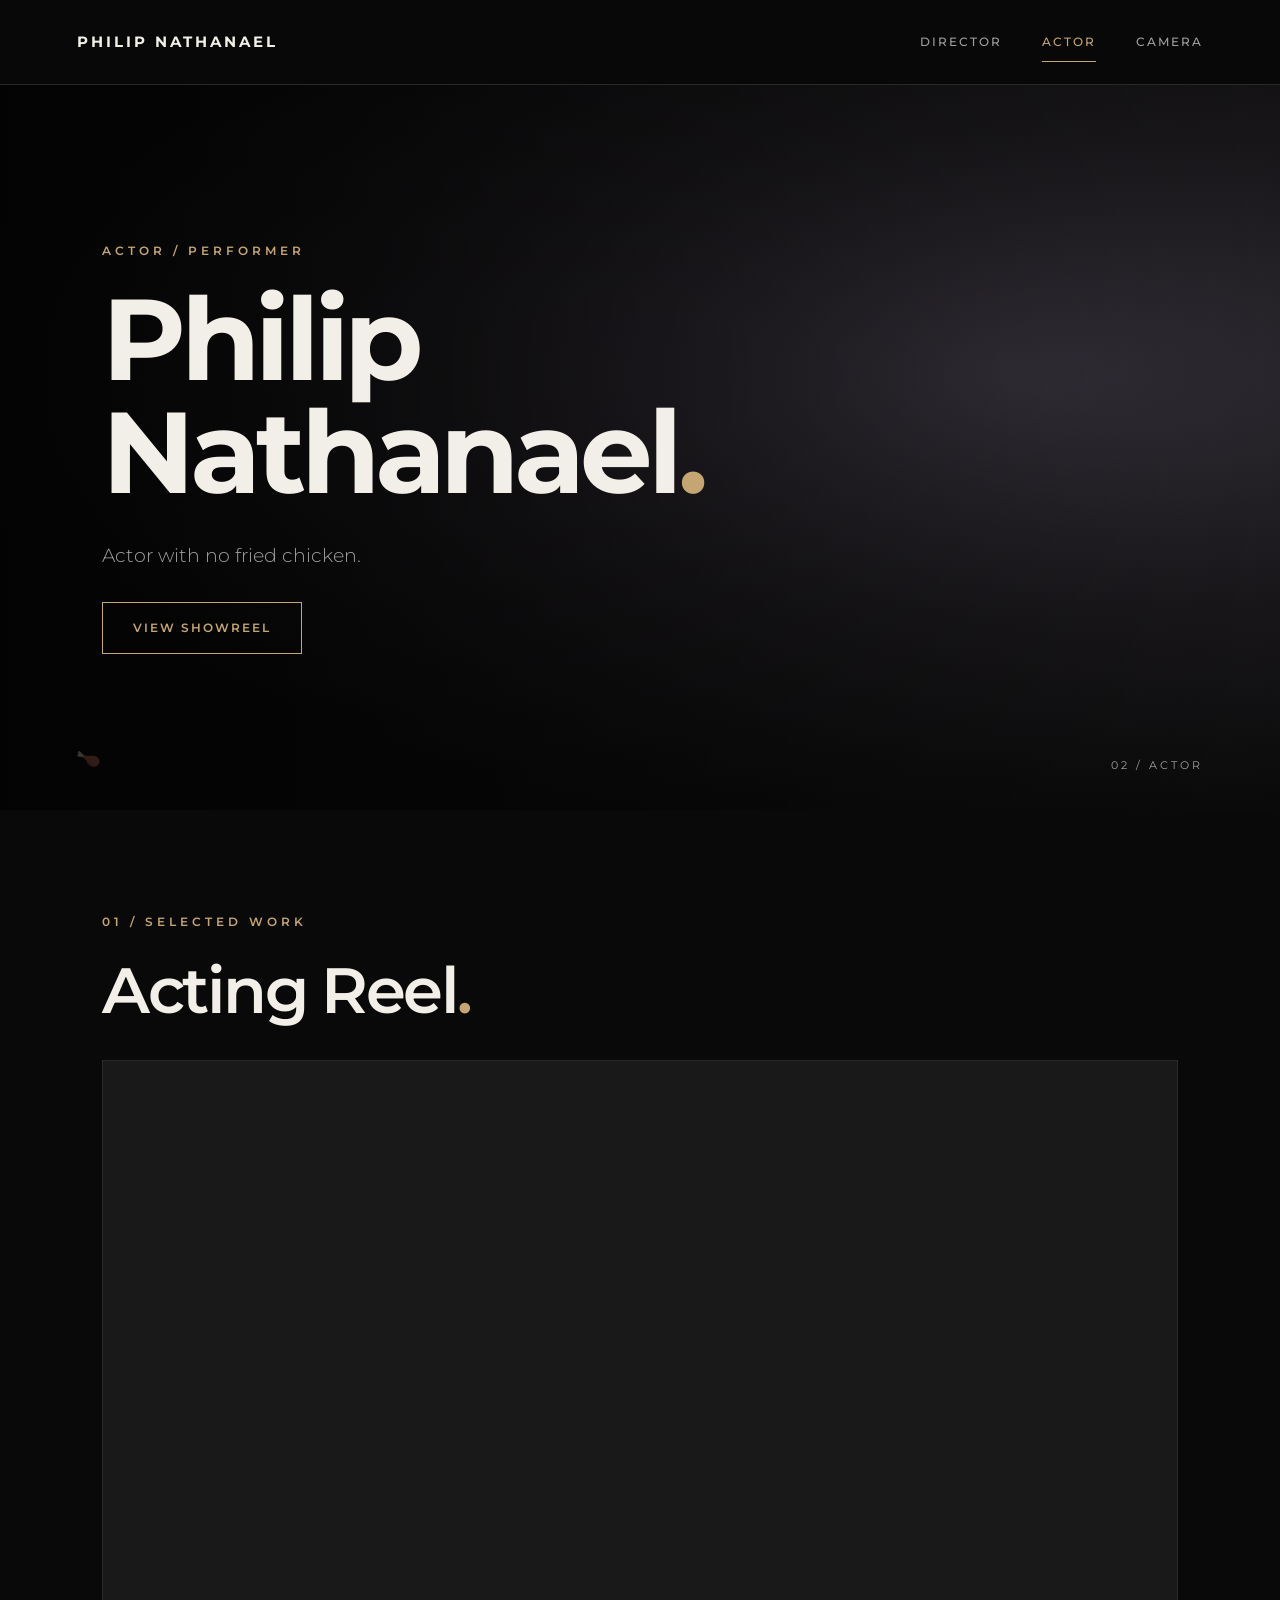
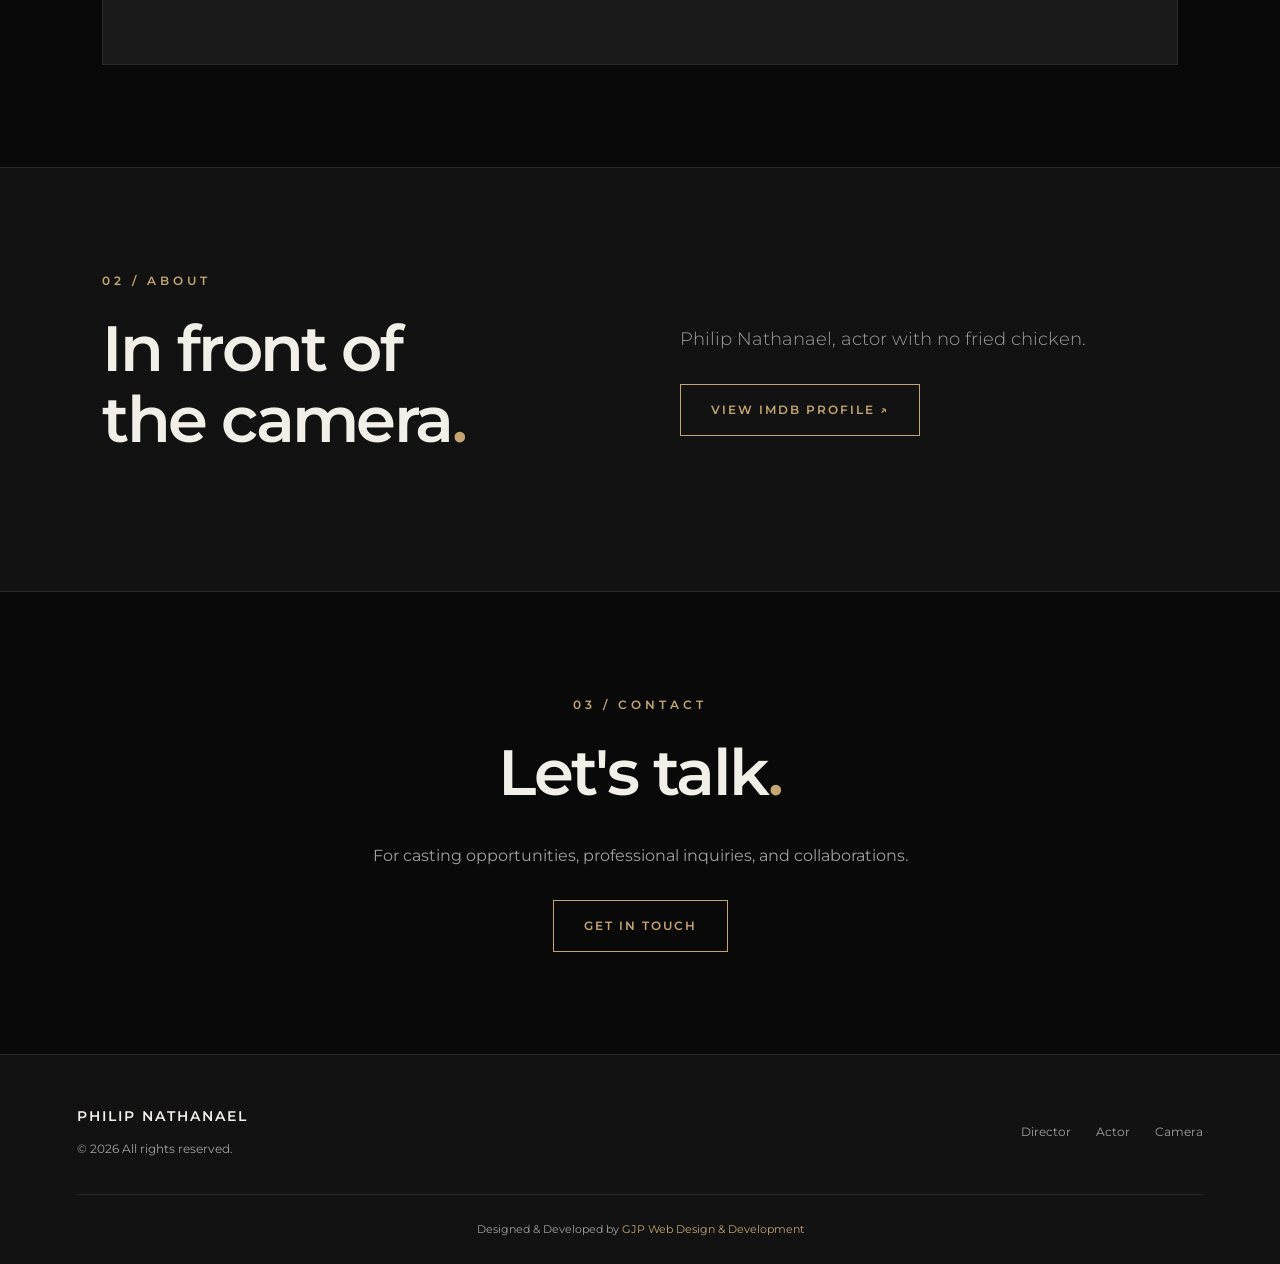
==== actor.html @ 2cd47aee "Build actor and camera portfolio pages with shared styling" ====
<!DOCTYPE html>
<html lang="en">

<head>
    <meta charset="UTF-8">
    <meta name="viewport" content="width=device-width, initial-scale=1.0">

    <title>Philip Nathanael | Actor</title>

    <meta name="description"
        content="Explore Philip Nathanael's acting portfolio, professional credits, and performance reel.">

    <link rel="stylesheet" href="css/style.css">

    <link rel="preconnect" href="https://fonts.googleapis.com">
    <link rel="preconnect" href="https://fonts.gstatic.com" crossorigin>

    <link href="https://fonts.googleapis.com/css2?family=Montserrat:wght@300;400;500;600;700;800&display=swap"
        rel="stylesheet">

</head>

<body>

    <!-- HEADER -->

    <header class="site-header">

        <a href="index.html" class="brand">
            PHILIP NATHANAEL
        </a>

        <button class="menu-toggle" aria-label="Toggle navigation" aria-controls="main-navigation"
            aria-expanded="false">
            <span></span>
            <span></span>
            <span></span>
        </button>

        <nav class="site-nav" id="main-navigation">

            <a href="index.html">Director</a>

            <a href="actor.html" class="active" aria-current="page">Actor</a>

            <a href="camera.html">Camera</a>

        </nav>

    </header>

    <main>

        <!-- HERO -->

        <section class="hero actor-hero">

            <div class="hero-overlay"></div>

            <div class="hero-content">

                <p class="eyebrow">Actor / Performer</p>

                <h1>Philip<br>Nathanael<span>.</span></h1>

                <p class="hero-description">
                    Actor with no fried chicken.
                </p>

                <a href="#showreel" class="button">
                    View Showreel
                </a>

            </div>

            <div class="hero-index">
                02 / ACTOR
            </div>

            <!-- The Fried Chicken Incident -->
            <span class="chicken-easter-egg" title="The best damn fried chicken this side of the Mississippi."
                aria-hidden="true">🍗</span>

        </section>

        <!-- ACTING REEL -->

        <section class="section reel-section" id="showreel">

            <div class="container">

                <p class="eyebrow">01 / Selected Work</p>

                <h2>Acting Reel<span>.</span></h2>

                <div class="video-container">

                    <iframe src="https://www.youtube-nocookie.com/embed/guNySJABleo"
                        title="Philip Nathanael Acting Reel" loading="lazy"
                        allow="accelerometer; autoplay; clipboard-write; encrypted-media; gyroscope; picture-in-picture; web-share"
                        allowfullscreen>
                    </iframe>

                </div>

            </div>

        </section>

        <!-- ABOUT -->

        <section class="section about-section">

            <div class="container about-grid">

                <div>

                    <p class="eyebrow">02 / About</p>

                    <h2>In front of<br>the camera<span>.</span></h2>

                </div>

                <div class="about-content">

                    <!-- Acting biography pending client submission -->

                    <p>
                        Philip Nathanael, actor with no fried chicken.
                    </p>

                    <a href="https://www.imdb.com/name/nm2859904/" target="_blank" rel="noopener noreferrer"
                        class="button">
                        View IMDb Profile &#8599;
                    </a>

                </div>

            </div>

        </section>

        <!-- CONTACT -->

        <section class="section contact-section">

            <div class="container">

                <p class="eyebrow">03 / Contact</p>

                <h2>Let's talk<span>.</span></h2>

                <p>
                    For casting opportunities, professional inquiries,
                    and collaborations.
                </p>

                <a href="tel:+13236955225" class="button">
                    Get in Touch
                </a>

            </div>

        </section>

    </main>

    <!-- FOOTER -->

    <footer class="site-footer">

        <div class="footer-content">

            <div>

                <p class="footer-brand">PHILIP NATHANAEL</p>

                <p>&copy; <span id="year">2026</span> All rights reserved.</p>

            </div>

            <div class="footer-links">

                <a href="index.html">Director</a>

                <a href="actor.html">Actor</a>

                <a href="camera.html">Camera</a>

            </div>

        </div>

        <div class="footer-credit">

            Designed &amp; Developed by

            <a href="https://gabrieljperez.com" target="_blank" rel="noopener noreferrer">
                GJP Web Design &amp; Development
            </a>

        </div>

    </footer>

    <script src="js/main.js"></script>

</body>

</html>
---- css/style.css ----
/* ========================================
   PHILIP NATHANAEL
   Global Stylesheet
   GJP Web Design & Development
======================================== */

:root {
    --black: #090909;
    --charcoal: #121212;
    --surface: #191919;
    --gold: #c5a572;
    --white: #f2efe9;
    --gray: #a0a0a0;
    --border: #292929;

    --font: 'Montserrat', sans-serif;
    --max-width: 1600px;
    --header-height: 85px;
}

/* RESET */

* {
    margin: 0;
    padding: 0;
    box-sizing: border-box;
}

html {
    scroll-behavior: smooth;
    scroll-padding-top: 110px;
}

body {
    background: var(--black);
    color: var(--white);
    font-family: var(--font);
    line-height: 1.7;
}

a {
    color: inherit;
    text-decoration: none;
}

button {
    font: inherit;
}

img {
    display: block;
    max-width: 100%;
}

::selection {
    background: var(--gold);
    color: var(--black);
}

a:focus-visible,
button:focus-visible {
    outline: 2px solid var(--gold);
    outline-offset: 6px;
}

/* HEADER */

.site-header {
    position: sticky;
    top: 0;
    z-index: 100;
    min-height: var(--header-height);
    padding: 20px 6%;
    display: flex;
    justify-content: space-between;
    align-items: center;
    background: rgba(9, 9, 9, 0.96);
    backdrop-filter: blur(15px);
    border-bottom: 1px solid var(--border);
}

.brand {
    font-size: 0.95rem;
    font-weight: 700;
    letter-spacing: 3px;
}

.site-nav {
    display: flex;
    align-items: center;
    gap: 40px;
}

.site-nav a {
    position: relative;
    font-size: 0.75rem;
    font-weight: 500;
    letter-spacing: 2px;
    text-transform: uppercase;
    color: var(--gray);
    transition: color 0.3s ease;
}

.site-nav a:hover,
.site-nav a.active {
    color: var(--gold);
}

.site-nav a.active::after {
    content: '';
    position: absolute;
    bottom: -10px;
    left: 0;
    width: 100%;
    height: 1px;
    background: var(--gold);
}

.menu-toggle {
    display: none;
    background: none;
    border: none;
    cursor: pointer;
}

/* HERO */

.hero {
    position: relative;
    min-height: calc(90svh - var(--header-height));
    display: flex;
    align-items: center;
    overflow: hidden;
    padding: 100px 8%;
    background:
        radial-gradient(
            ellipse at 80% 40%,
            #30302c 0%,
            #151515 40%,
            #090909 75%
        );
}

.hero-overlay {
    position: absolute;
    inset: 0;
    background: linear-gradient(
        90deg,
        rgba(0, 0, 0, 0.65),
        transparent
    );
}

.hero-content {
    position: relative;
    z-index: 2;
    width: 100%;
    max-width: var(--max-width);
    margin: 0 auto;
}

.eyebrow {
    color: var(--gold);
    font-size: 0.75rem;
    font-weight: 600;
    letter-spacing: 4px;
    text-transform: uppercase;
    margin-bottom: 22px;
}

.hero h1 {
    font-size: clamp(3rem, 9vw, 9rem);
    line-height: 0.98;
    font-weight: 700;
    letter-spacing: -0.045em;
}

.hero h1 span,
.section h2 span {
    color: var(--gold);
}

.hero-description {
    margin: 30px 0;
    font-size: clamp(1rem, 1.5vw, 1.4rem);
    font-weight: 300;
    color: var(--gray);
}

.hero-index {
    position: absolute;
    bottom: 35px;
    right: 6%;
    color: var(--gray);
    letter-spacing: 3px;
    font-size: 0.7rem;
}

/* BUTTONS */

.button {
    display: inline-flex;
    justify-content: center;
    align-items: center;
    padding: 15px 30px;
    border: 1px solid var(--gold);
    color: var(--gold);
    font-size: 0.75rem;
    font-weight: 600;
    text-transform: uppercase;
    letter-spacing: 2px;
    transition: background 0.3s ease, color 0.3s ease;
}

.button:hover {
    background: var(--gold);
    color: var(--black);
}

/* GLOBAL SECTIONS */

.section {
    padding: clamp(65px, 8vw, 140px) 8%;
}

.container {
    max-width: var(--max-width);
    margin: 0 auto;
}

.section h2 {
    font-size: clamp(2.4rem, 5vw, 5rem);
    font-weight: 600;
    line-height: 1.1;
    letter-spacing: -0.04em;
    margin-bottom: 35px;
}

/* SHOWREEL */

.reel-section {
    background: var(--black);
}

.video-container {
    width: 100%;
    aspect-ratio: 16 / 9;
    background: var(--surface);
    border: 1px solid var(--border);
    overflow: hidden;
}

.video-container iframe {
    display: block;
    width: 100%;
    height: 100%;
    border: none;
}

/* ABOUT */

.about-section {
    background: var(--charcoal);
    border-top: 1px solid var(--border);
    border-bottom: 1px solid var(--border);
}

.about-grid {
    display: grid;
    grid-template-columns: 1fr 1fr;
    gap: 80px;
    align-items: center;
}

.about-content p {
    color: var(--gray);
    font-size: 1.1rem;
    font-weight: 300;
    margin-bottom: 30px;
}

/* CONTACT */

.contact-section {
    text-align: center;
}

.contact-section p:not(.eyebrow) {
    color: var(--gray);
    margin-bottom: 30px;
}

/* FOOTER */

.site-footer {
    padding: 50px 6% 25px;
    background: var(--charcoal);
    border-top: 1px solid var(--border);
}

.footer-content {
    max-width: var(--max-width);
    margin: 0 auto;
    display: flex;
    justify-content: space-between;
    align-items: center;
    gap: 30px;
}

.footer-brand {
    color: var(--white);
    font-weight: 600;
    letter-spacing: 2px;
    font-size: 0.85rem;
    margin-bottom: 10px;
}

.site-footer p:not(.footer-brand) {
    color: var(--gray);
    font-size: 0.75rem;
}

.footer-links {
    display: flex;
    gap: 25px;
}

.footer-links a {
    color: var(--gray);
    font-size: 0.75rem;
}

.site-footer a:hover {
    color: var(--gold);
}

.footer-credit {
    max-width: var(--max-width);
    margin: 35px auto 0;
    padding-top: 25px;
    border-top: 1px solid var(--border);
    text-align: center;
    color: var(--gray);
    font-size: 0.7rem;
}

.footer-credit a {
    color: var(--gold);
}

/* MOBILE */

@media (max-width: 768px) {

    :root {
        --header-height: 70px;
    }

    .brand {
        font-size: 0.75rem;
        letter-spacing: 2px;
    }

    .menu-toggle {
        display: flex;
        flex-direction: column;
        gap: 5px;
        padding: 10px;
    }

    .menu-toggle span {
        display: block;
        width: 24px;
        height: 2px;
        background: var(--white);
    }

    .site-nav {
        display: none;
        position: absolute;
        top: 100%;
        left: 0;
        width: 100%;
        padding: 35px;
        background: var(--black);
        border-bottom: 1px solid var(--border);
        flex-direction: column;
        gap: 30px;
    }

    .site-nav.open {
        display: flex;
    }

    .hero {
        min-height: 75svh;
        padding: 70px 6%;
    }

    .eyebrow {
        letter-spacing: 2px;
    }

    .section {
        padding: 65px 6%;
    }

    .about-grid {
        grid-template-columns: 1fr;
        gap: 20px;
    }

    .footer-content {
        flex-direction: column;
        text-align: center;
    }

}

/* LARGE DISPLAYS */

@media (min-width: 1920px) {

    .hero {
        min-height: 85svh;
    }

    .site-header {
        padding: 25px 8%;
    }

    .site-nav a {
        font-size: 0.9rem;
    }

}

/* REDUCED MOTION */

@media (prefers-reduced-motion: reduce) {

    html {
        scroll-behavior: auto;
    }

    * {
        transition: none !important;
    }

}


/* ========================================
   ACTOR PAGE
======================================== */

.actor-hero {
    background:
        radial-gradient(
            ellipse at 80% 40%,
            #343039 0%,
            #181619 40%,
            #090909 75%
        );
}


/* ========================================
   THE FRIED CHICKEN INCIDENT
   If you know, you know. 🍗
======================================== */

.actor-hero .chicken-easter-egg {
    position: absolute;
    bottom: 35px;
    left: 6%;
    z-index: 3;

    font-size: 18px;
    opacity: 0.22;
    transform: rotate(-20deg);

    cursor: default;
    user-select: none;

    transition:
        opacity 0.3s ease,
        transform 0.3s ease;
}

.actor-hero .chicken-easter-egg:hover {
    opacity: 1;
    transform: rotate(0deg) scale(1.4);
}

/* ========================================
   CAMERA PAGE
======================================== */

.camera-hero {
    background:
        radial-gradient(
            ellipse at 80% 40%,
            #28363b 0%,
            #151b1e 40%,
            #090909 75%
        );
}

/* EQUIPMENT SECTION */

.equipment-section {
    background: var(--black);
    border-bottom: 1px solid var(--border);
}

.equipment-grid {
    display: grid;
    grid-template-columns: repeat(3, minmax(0, 1fr));
    gap: 25px;
    margin-top: 50px;
}

.equipment-card {
    position: relative;
    padding: 40px 30px;
    background: var(--charcoal);
    border: 1px solid var(--border);
    transition:
        border-color 0.3s ease,
        transform 0.3s ease;
}

.equipment-card:hover {
    border-color: var(--gold);
    transform: translateY(-5px);
}

.equipment-number {
    display: block;
    color: var(--gold);
    font-size: 0.75rem;
    letter-spacing: 3px;
    margin-bottom: 25px;
}

.equipment-card h3 {
    font-size: 1.3rem;
    font-weight: 500;
    margin-bottom: 15px;
}

.equipment-card p {
    color: var(--gray);
    font-size: 0.85rem;
    line-height: 1.8;
}

@media (max-width: 768px) {

    .equipment-grid {
        grid-template-columns: 1fr;
    }

}

@media (prefers-reduced-motion: reduce) {

    .equipment-card:hover {
        transform: none;
    }

}
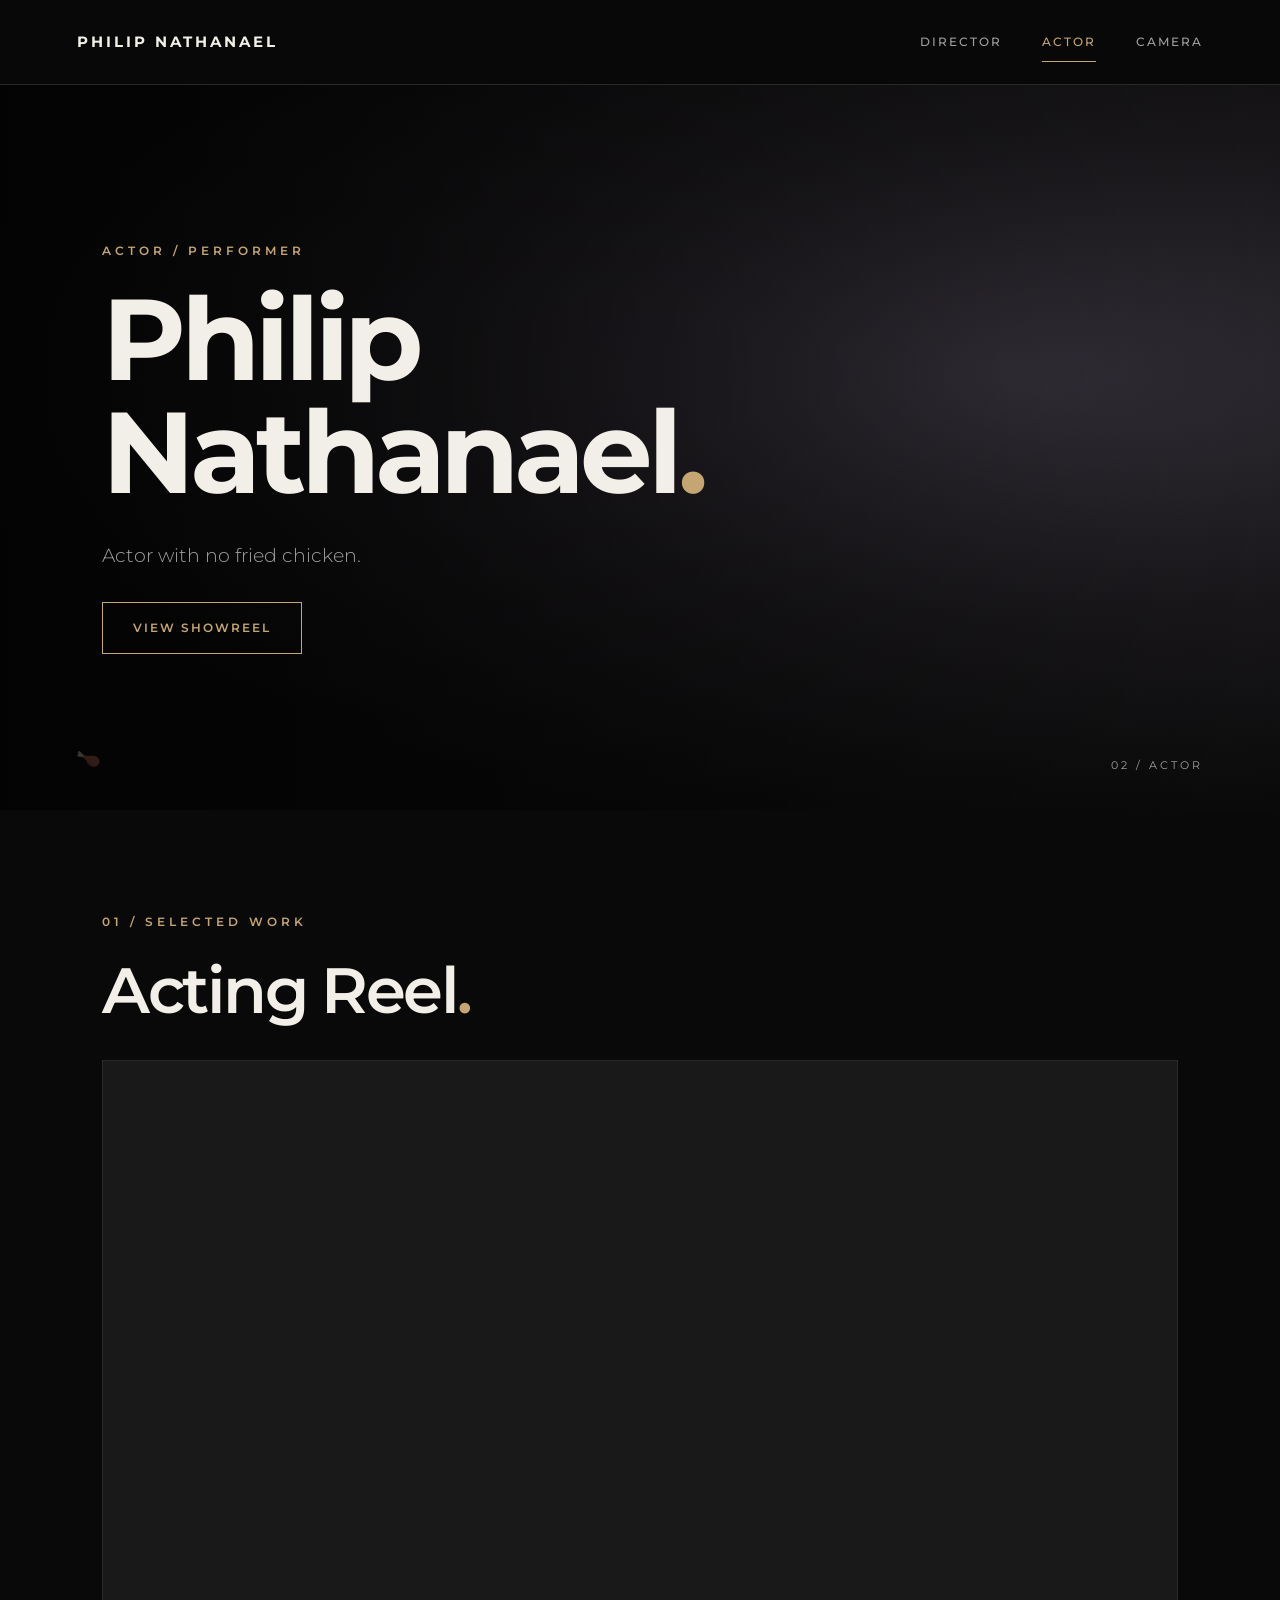
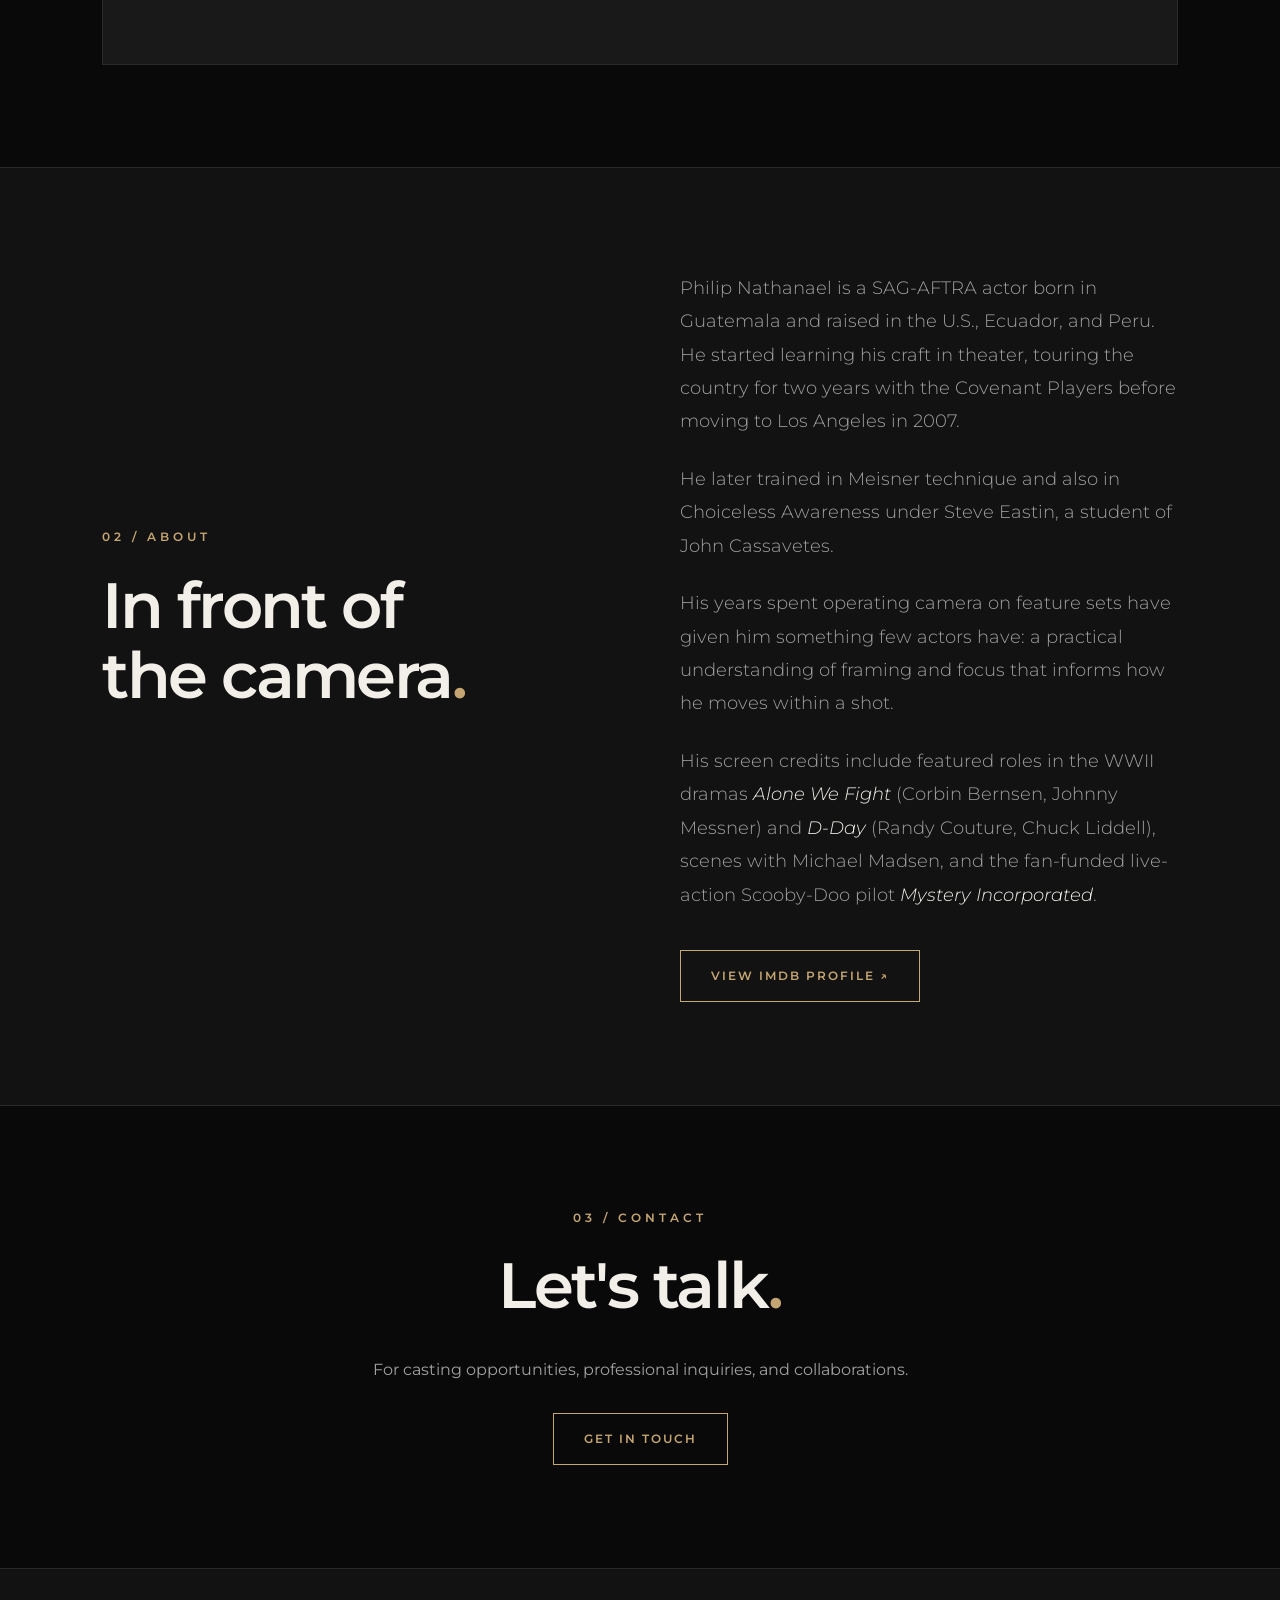
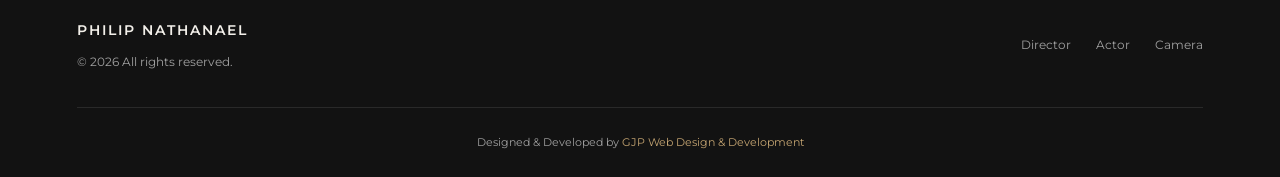
==== commit 95213511: "Add professional biographies and fix about section layouts" ====
--- a/actor.html
+++ b/actor.html
@@ -109,6 +109,9 @@
 
         <!-- ABOUT -->
 
+
+        <!-- ABOUT -->
+
         <section class="section about-section">
 
             <div class="container about-grid">
@@ -123,10 +126,34 @@
 
                 <div class="about-content">
 
-                    <!-- Acting biography pending client submission -->
-
-                    <p>
-                        Philip Nathanael, actor with no fried chicken.
+                    <p>
+                        Philip Nathanael is a SAG-AFTRA actor born in
+                        Guatemala and raised in the U.S., Ecuador, and Peru.
+                        He started learning his craft in theater, touring
+                        the country for two years with the Covenant Players
+                        before moving to Los Angeles in 2007.
+                    </p>
+
+                    <p>
+                        He later trained in Meisner technique and also
+                        in Choiceless Awareness under Steve Eastin,
+                        a student of John Cassavetes.
+                    </p>
+
+                    <p>
+                        His years spent operating camera on feature sets
+                        have given him something few actors have:
+                        a practical understanding of framing and focus
+                        that informs how he moves within a shot.
+                    </p>
+
+                    <p>
+                        His screen credits include featured roles in the
+                        WWII dramas <em>Alone We Fight</em> (Corbin Bernsen,
+                        Johnny Messner) and <em>D-Day</em> (Randy Couture,
+                        Chuck Liddell), scenes with Michael Madsen, and
+                        the fan-funded live-action Scooby-Doo pilot
+                        <em>Mystery Incorporated</em>.
                     </p>
 
                     <a href="https://www.imdb.com/name/nm2859904/" target="_blank" rel="noopener noreferrer"
@@ -140,6 +167,11 @@
 
         </section>
 
+
+
+
+        </section>
+
         <!-- CONTACT -->
 
         <section class="section contact-section">
--- a/css/style.css
+++ b/css/style.css
@@ -572,3 +572,32 @@
     }
 
 }
+
+/* ========================================
+   PROFESSIONAL BIOGRAPHIES
+======================================== */
+
+.about-content {
+    max-width: 750px;
+}
+
+.about-content p {
+    margin-bottom: 24px;
+    line-height: 1.9;
+}
+
+.about-content em {
+    color: var(--white);
+    font-style: italic;
+}
+
+.about-content .button {
+    margin-top: 15px;
+}
+
+@media (max-width: 1100px) {
+    .about-grid {
+        grid-template-columns: 1fr;
+        gap: 35px;
+    }
+}
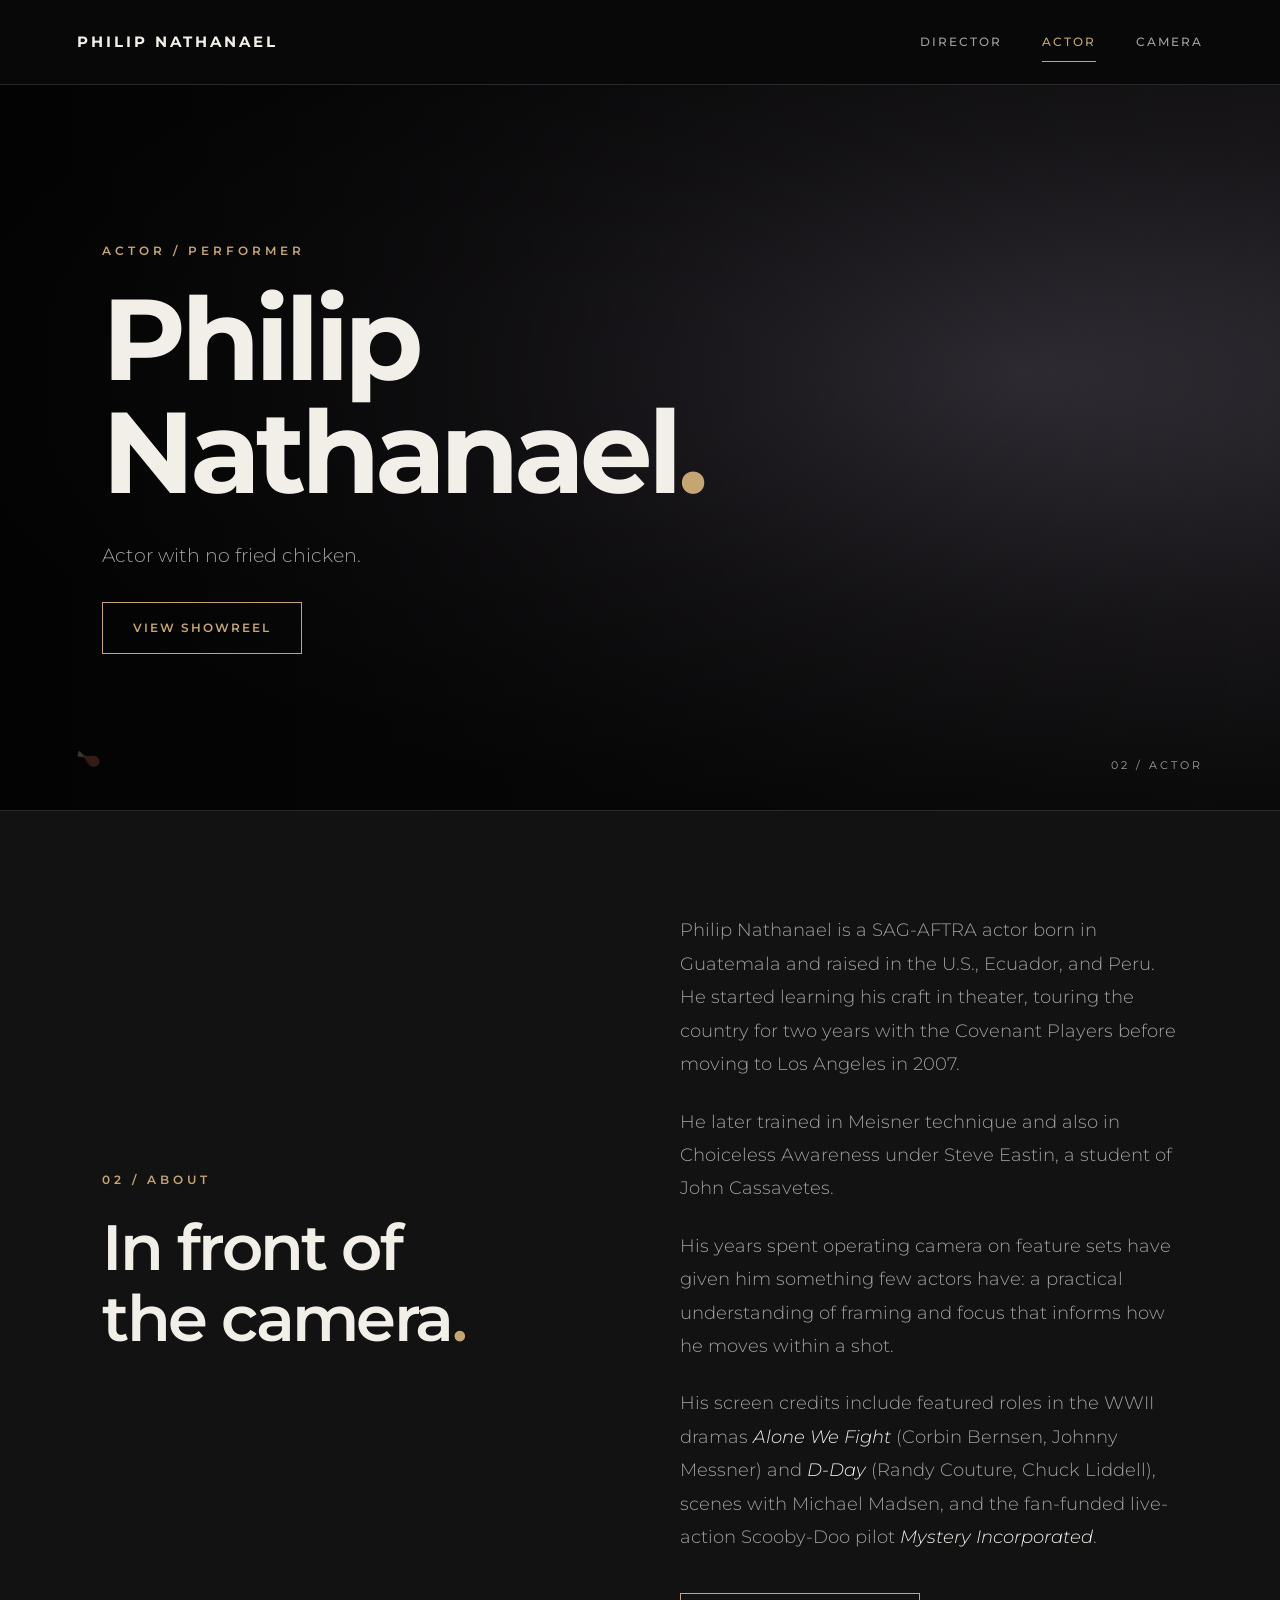
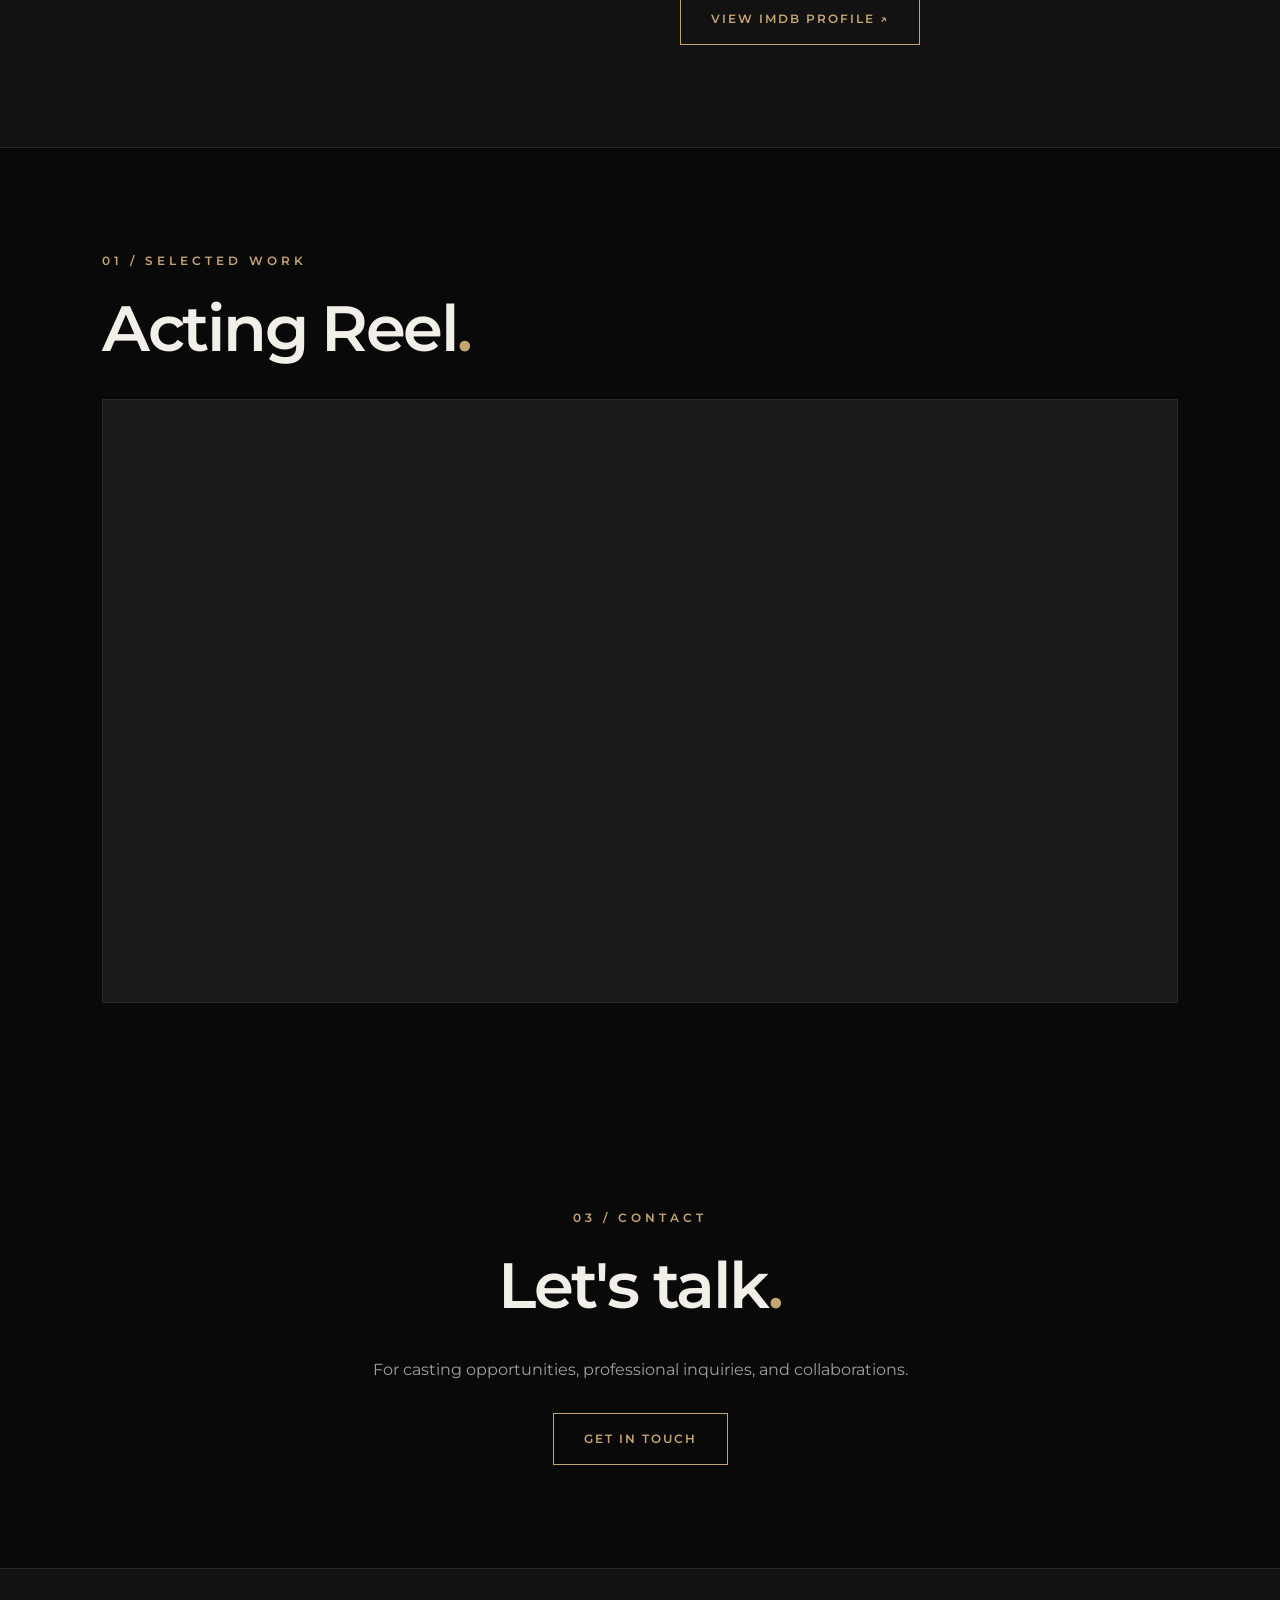
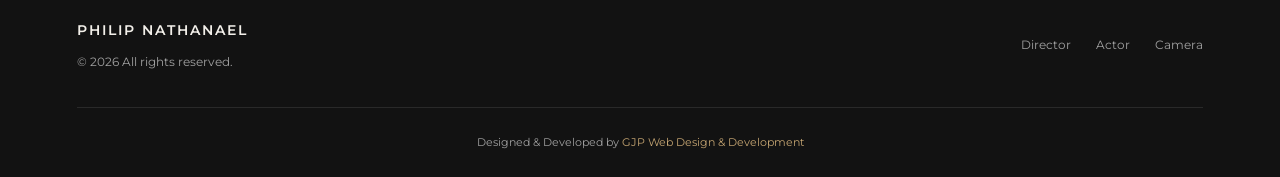
==== commit 824f5096: "Move actor biography above acting reel" ====
--- a/actor.html
+++ b/actor.html
@@ -83,31 +83,7 @@
 
         </section>
 
-        <!-- ACTING REEL -->
-
-        <section class="section reel-section" id="showreel">
-
-            <div class="container">
-
-                <p class="eyebrow">01 / Selected Work</p>
-
-                <h2>Acting Reel<span>.</span></h2>
-
-                <div class="video-container">
-
-                    <iframe src="https://www.youtube-nocookie.com/embed/guNySJABleo"
-                        title="Philip Nathanael Acting Reel" loading="lazy"
-                        allow="accelerometer; autoplay; clipboard-write; encrypted-media; gyroscope; picture-in-picture; web-share"
-                        allowfullscreen>
-                    </iframe>
-
-                </div>
-
-            </div>
-
-        </section>
-
-        <!-- ABOUT -->
+      
 
 
         <!-- ABOUT -->
@@ -167,7 +143,31 @@
 
         </section>
 
-
+  <!-- ACTING REEL -->
+
+        <section class="section reel-section" id="showreel">
+
+            <div class="container">
+
+                <p class="eyebrow">01 / Selected Work</p>
+
+                <h2>Acting Reel<span>.</span></h2>
+
+                <div class="video-container">
+
+                    <iframe src="https://www.youtube-nocookie.com/embed/guNySJABleo"
+                        title="Philip Nathanael Acting Reel" loading="lazy"
+                        allow="accelerometer; autoplay; clipboard-write; encrypted-media; gyroscope; picture-in-picture; web-share"
+                        allowfullscreen>
+                    </iframe>
+
+                </div>
+
+            </div>
+
+        </section>
+
+        <!-- ABOUT -->
 
 
         </section>
--- a/css/style.css
+++ b/css/style.css
@@ -601,3 +601,73 @@
         gap: 35px;
     }
 }
+
+/* DIRECTOR LOGO */
+
+.director-hero .director-logo {
+    position: absolute;
+    top: 50%;
+    right: 7%;
+    transform: translateY(-50%);
+    width: clamp(220px, 30vw, 500px);
+    height: auto;
+    object-fit: contain;
+    z-index: 1;
+    opacity: 0.85;
+    pointer-events: none;
+}
+
+.director-hero .hero-content {
+    z-index: 2;
+}
+
+@media (max-width: 768px) {
+    .director-hero .director-logo {
+        right: -12%;
+        width: 75%;
+        opacity: 0.25;
+    }
+}
+/* Keep hero index above the director logo */
+
+.director-hero .hero-index {
+    z-index: 3;
+}
+
+/* ========================================
+   CAMERA HERO LOGO
+======================================== */
+
+.camera-hero .camera-logo {
+    position: absolute;
+    top: 50%;
+    right: 7%;
+    transform: translateY(-50%);
+
+    width: clamp(180px, 26vw, 420px);
+    max-height: 75%;
+    height: auto;
+    object-fit: contain;
+
+    z-index: 1;
+    opacity: 0.85;
+    pointer-events: none;
+}
+
+.camera-hero .hero-content {
+    z-index: 2;
+}
+
+.camera-hero .hero-index {
+    z-index: 3;
+}
+
+@media (max-width: 768px) {
+
+    .camera-hero .camera-logo {
+        right: -8%;
+        width: 70%;
+        opacity: 0.22;
+    }
+
+}
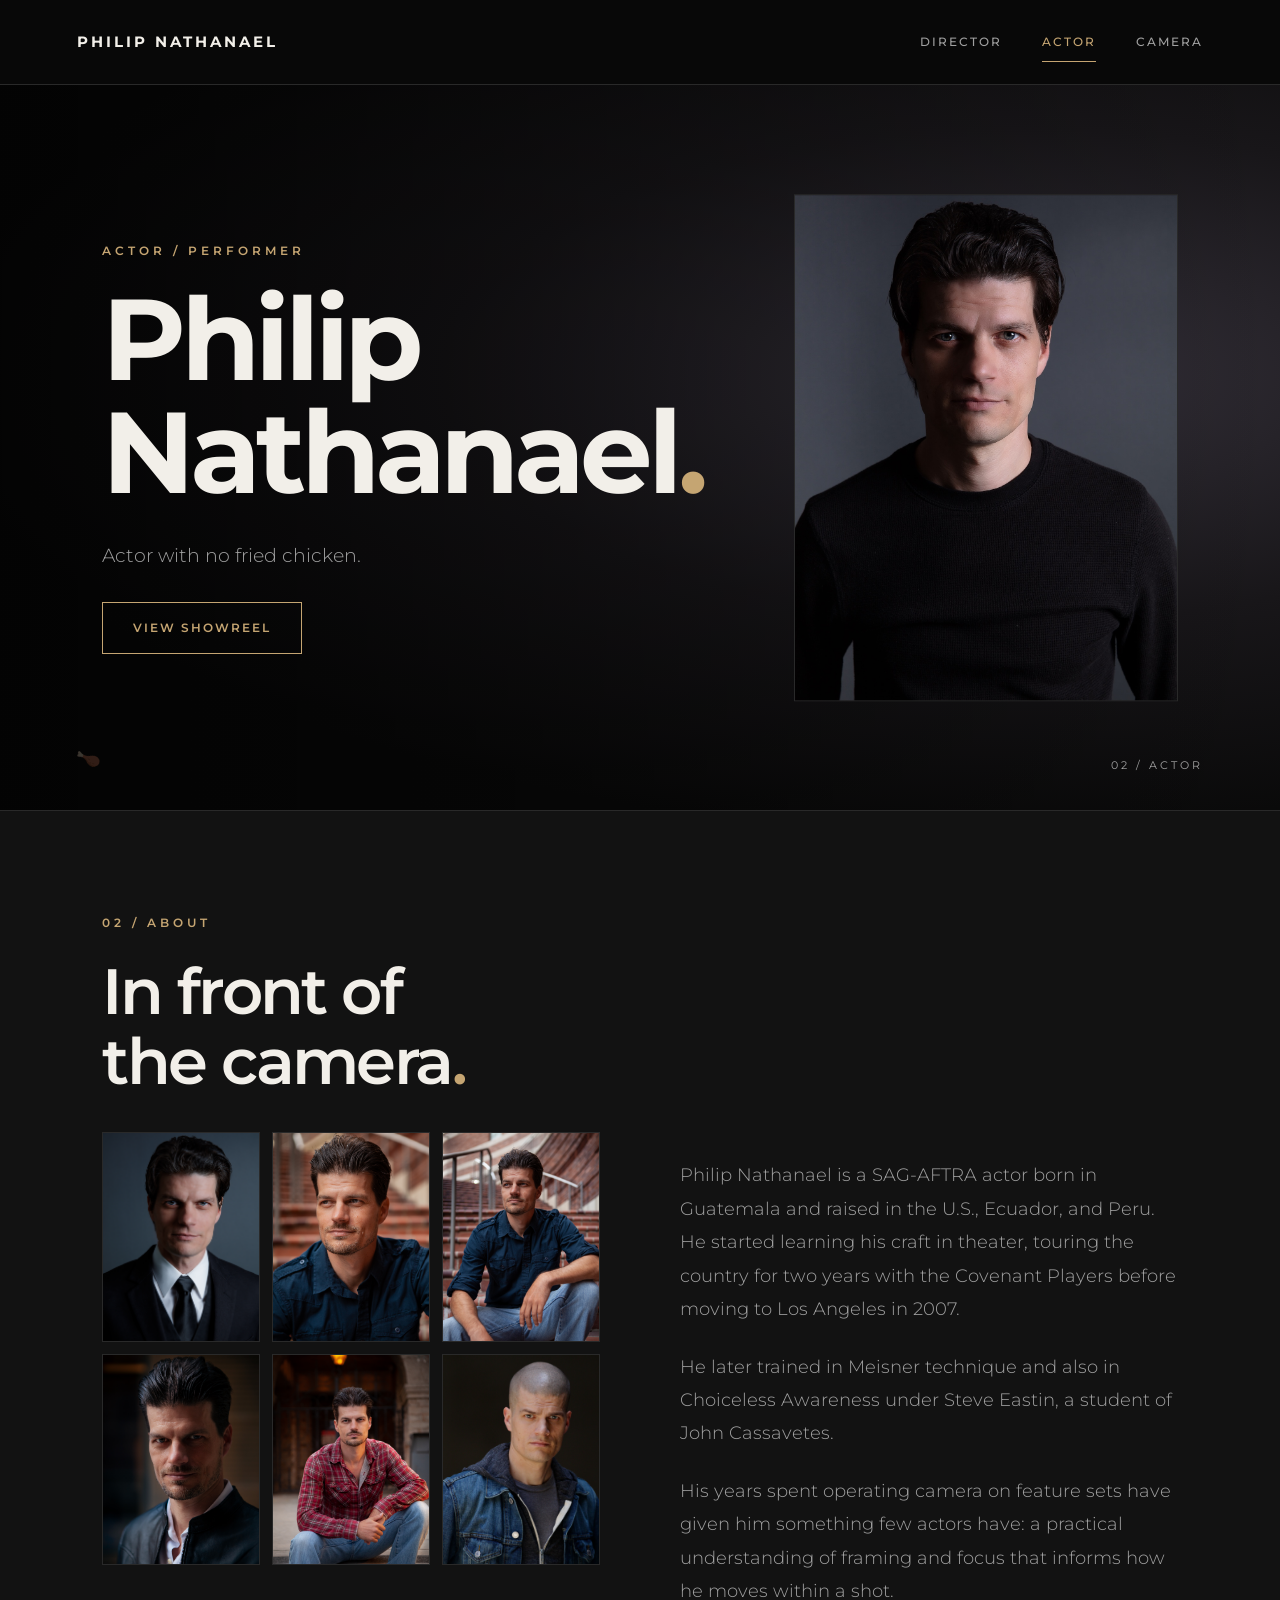
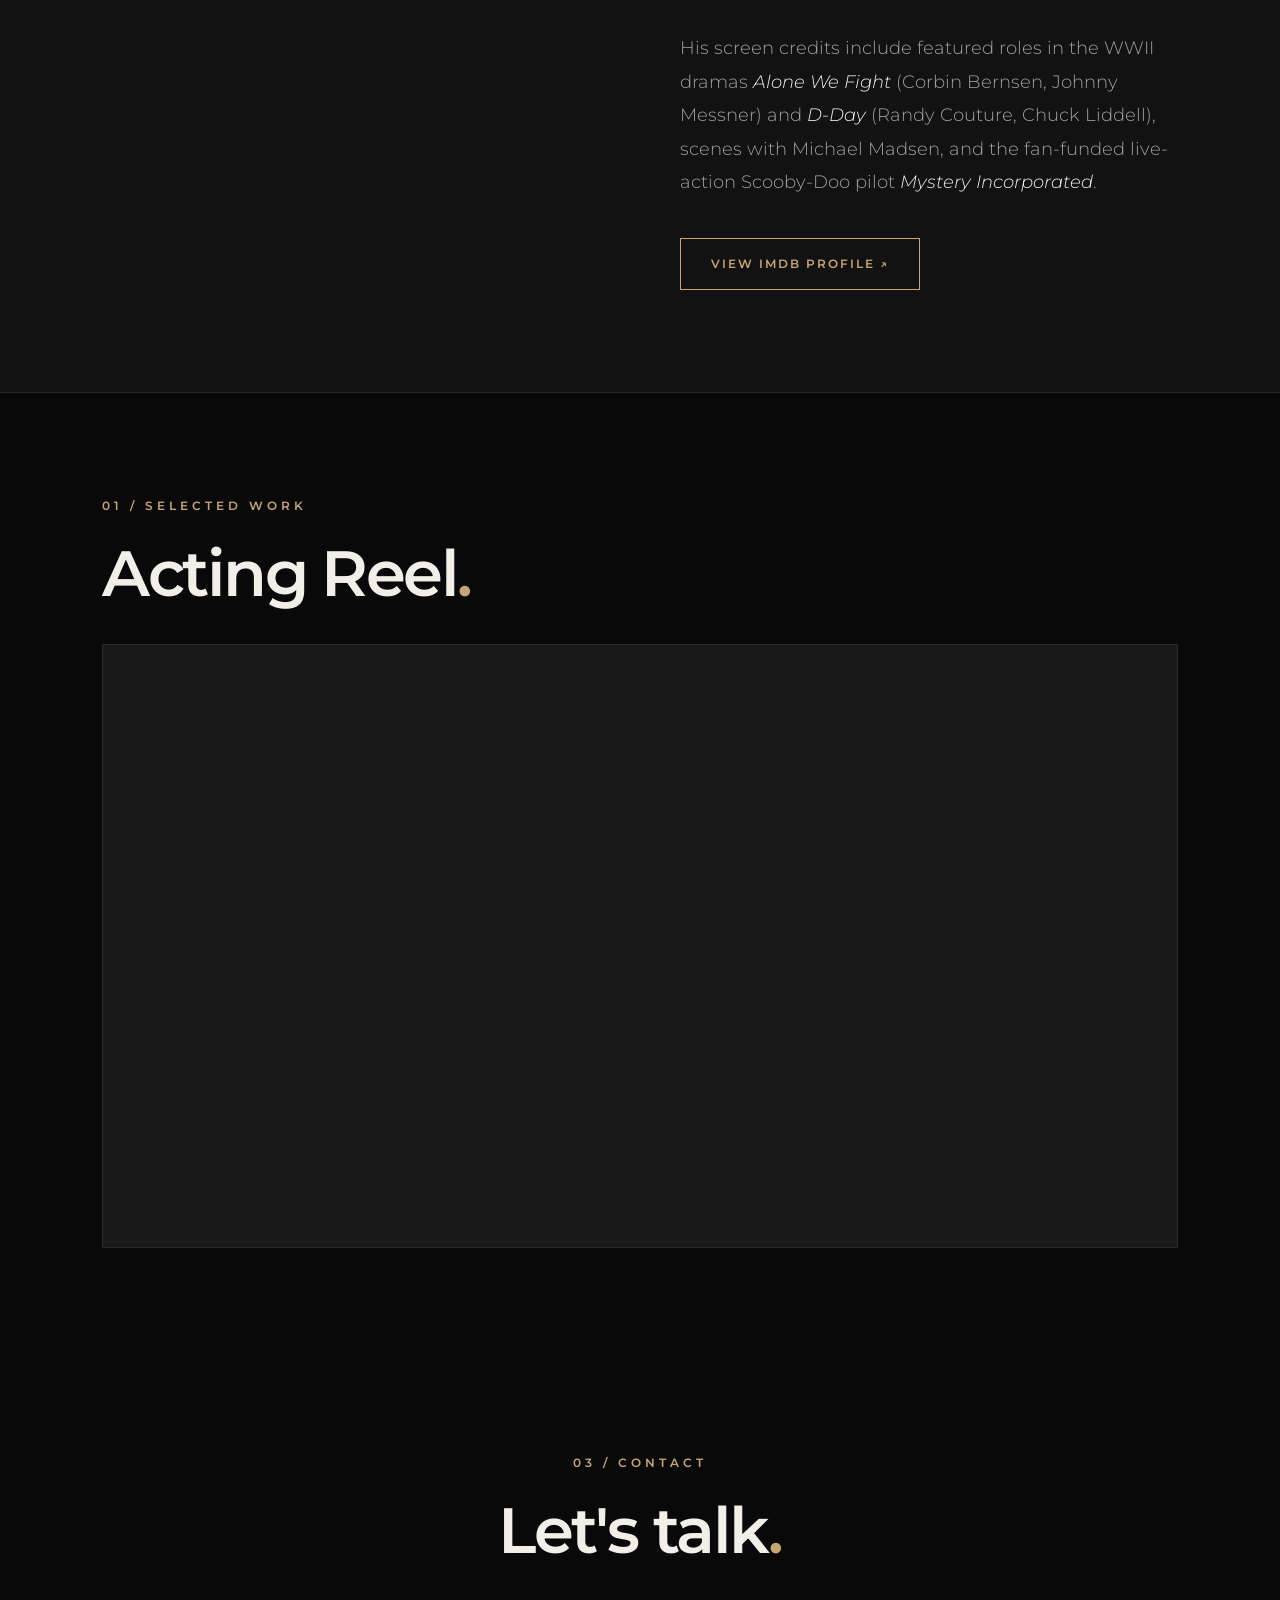
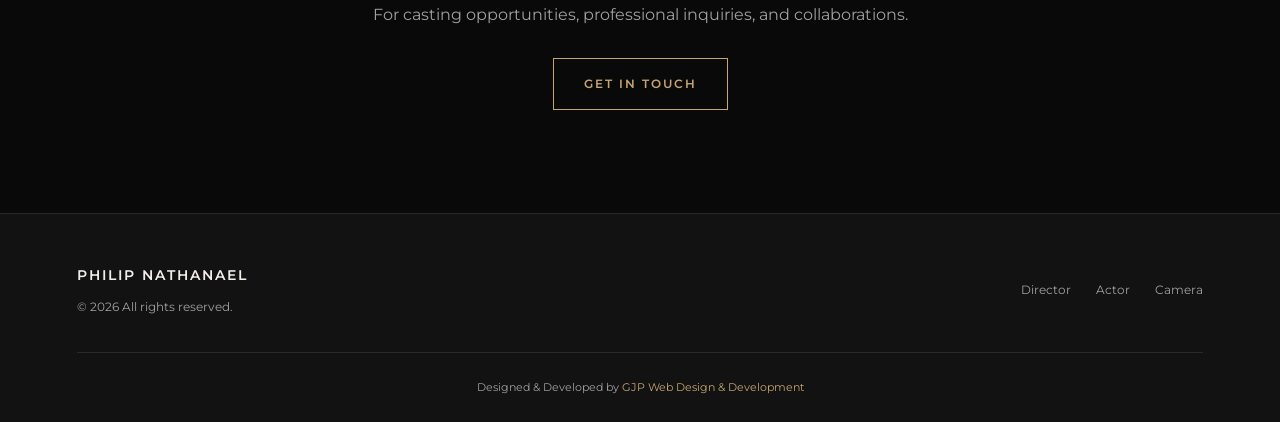
==== commit 2dd61fe0: "Add actor portraits and photo gallery" ====
--- a/actor.html
+++ b/actor.html
@@ -77,13 +77,17 @@
                 02 / ACTOR
             </div>
 
+            <!-- ACTOR HERO PORTRAIT -->
+            <img src="assets/images/PHIL T PICKS-19tu2.jpg" alt="Philip Nathanael actor portrait"
+                class="actor-hero-photo">
+
             <!-- The Fried Chicken Incident -->
             <span class="chicken-easter-egg" title="The best damn fried chicken this side of the Mississippi."
                 aria-hidden="true">🍗</span>
 
         </section>
 
-      
+
 
 
         <!-- ABOUT -->
@@ -97,8 +101,23 @@
                     <p class="eyebrow">02 / About</p>
 
                     <h2>In front of<br>the camera<span>.</span></h2>
-
+                    <!-- ACTOR PHOTO GALLERY -->
+                    <div class="actor-gallery">
+                        <img src="assets/images/PHIL T PICKS-12tu.jpg" alt="Philip Nathanael in a suit" loading="lazy">
+                        <img src="assets/images/philip internet-06.jpeg" alt="Philip Nathanael outdoor portrait"
+                            loading="lazy">
+                        <img src="assets/images/philip internet-07.jpeg" alt="Philip Nathanael seated portrait"
+                            loading="lazy">
+                        <img src="assets/images/philip internet-09.jpeg" alt="Philip Nathanael leather jacket portrait"
+                            loading="lazy">
+                        <img src="assets/images/philip internet-21.jpeg" alt="Philip Nathanael casual portrait"
+                            loading="lazy">
+                        <img src="assets/images/PN 1.jpg" alt="Philip Nathanael alternate character look"
+                            loading="lazy">
+                    </div>
                 </div>
+
+
 
                 <div class="about-content">
 
@@ -143,7 +162,7 @@
 
         </section>
 
-  <!-- ACTING REEL -->
+        <!-- ACTING REEL -->
 
         <section class="section reel-section" id="showreel">
 
--- a/css/style.css
+++ b/css/style.css
@@ -671,3 +671,96 @@
     }
 
 }
+
+/* ACTOR HERO PORTRAIT */
+
+.actor-hero .actor-hero-photo {
+    position: absolute;
+    right: 8%;
+    top: 50%;
+    transform: translateY(-50%);
+    width: clamp(240px, 30vw, 450px);
+    height: min(70%, 620px);
+    object-fit: cover;
+    object-position: center top;
+    z-index: 1;
+    border: 1px solid var(--border);
+}
+
+@media (max-width: 768px) {
+    .actor-hero .actor-hero-photo {
+        right: -8%;
+        width: 72%;
+        height: 65%;
+        opacity: 0.25;
+    }
+}
+
+/* ACTOR PHOTO GALLERY */
+
+.actor-gallery {
+    display: grid;
+    grid-template-columns: repeat(3, minmax(0, 1fr));
+    gap: 12px;
+    margin-top: 35px;
+}
+
+.actor-gallery img {
+    width: 100%;
+    aspect-ratio: 3 / 4;
+    object-fit: cover;
+    object-position: center top;
+    border: 1px solid var(--border);
+    transition: transform 0.3s ease, border-color 0.3s ease;
+}
+
+.actor-gallery img:hover {
+    transform: scale(1.03);
+    border-color: var(--gold);
+}
+
+@media (max-width: 768px) {
+    .actor-gallery {
+        grid-template-columns: repeat(2, minmax(0, 1fr));
+        gap: 10px;
+    }
+}
+
+/* ACTOR ABOUT SECTION: GALLERY LEFT, BIO RIGHT */
+
+.actor-hero + .about-section .about-grid {
+    grid-template-columns: minmax(0, 1fr) minmax(0, 1fr);
+    align-items: start;
+}
+
+.actor-hero + .about-section .about-grid > div:first-child {
+    grid-column: 1;
+    grid-row: 1;
+    min-width: 0;
+}
+
+.actor-hero + .about-section .about-grid > .about-content {
+    grid-column: 2;
+    grid-row: 1;
+    min-width: 0;
+}
+
+@media (max-width: 1100px) {
+    .actor-hero + .about-section .about-grid {
+        grid-template-columns: 1fr;
+    }
+
+    .actor-hero + .about-section .about-grid > div:first-child,
+    .actor-hero + .about-section .about-grid > .about-content {
+        grid-column: 1;
+        grid-row: auto;
+    }
+}
+
+/* ACTOR BIOGRAPHY VERTICAL ALIGNMENT */
+
+@media (min-width: 1101px) {
+    .actor-hero + .about-section .about-content {
+        padding-top: 245px;
+    }
+}
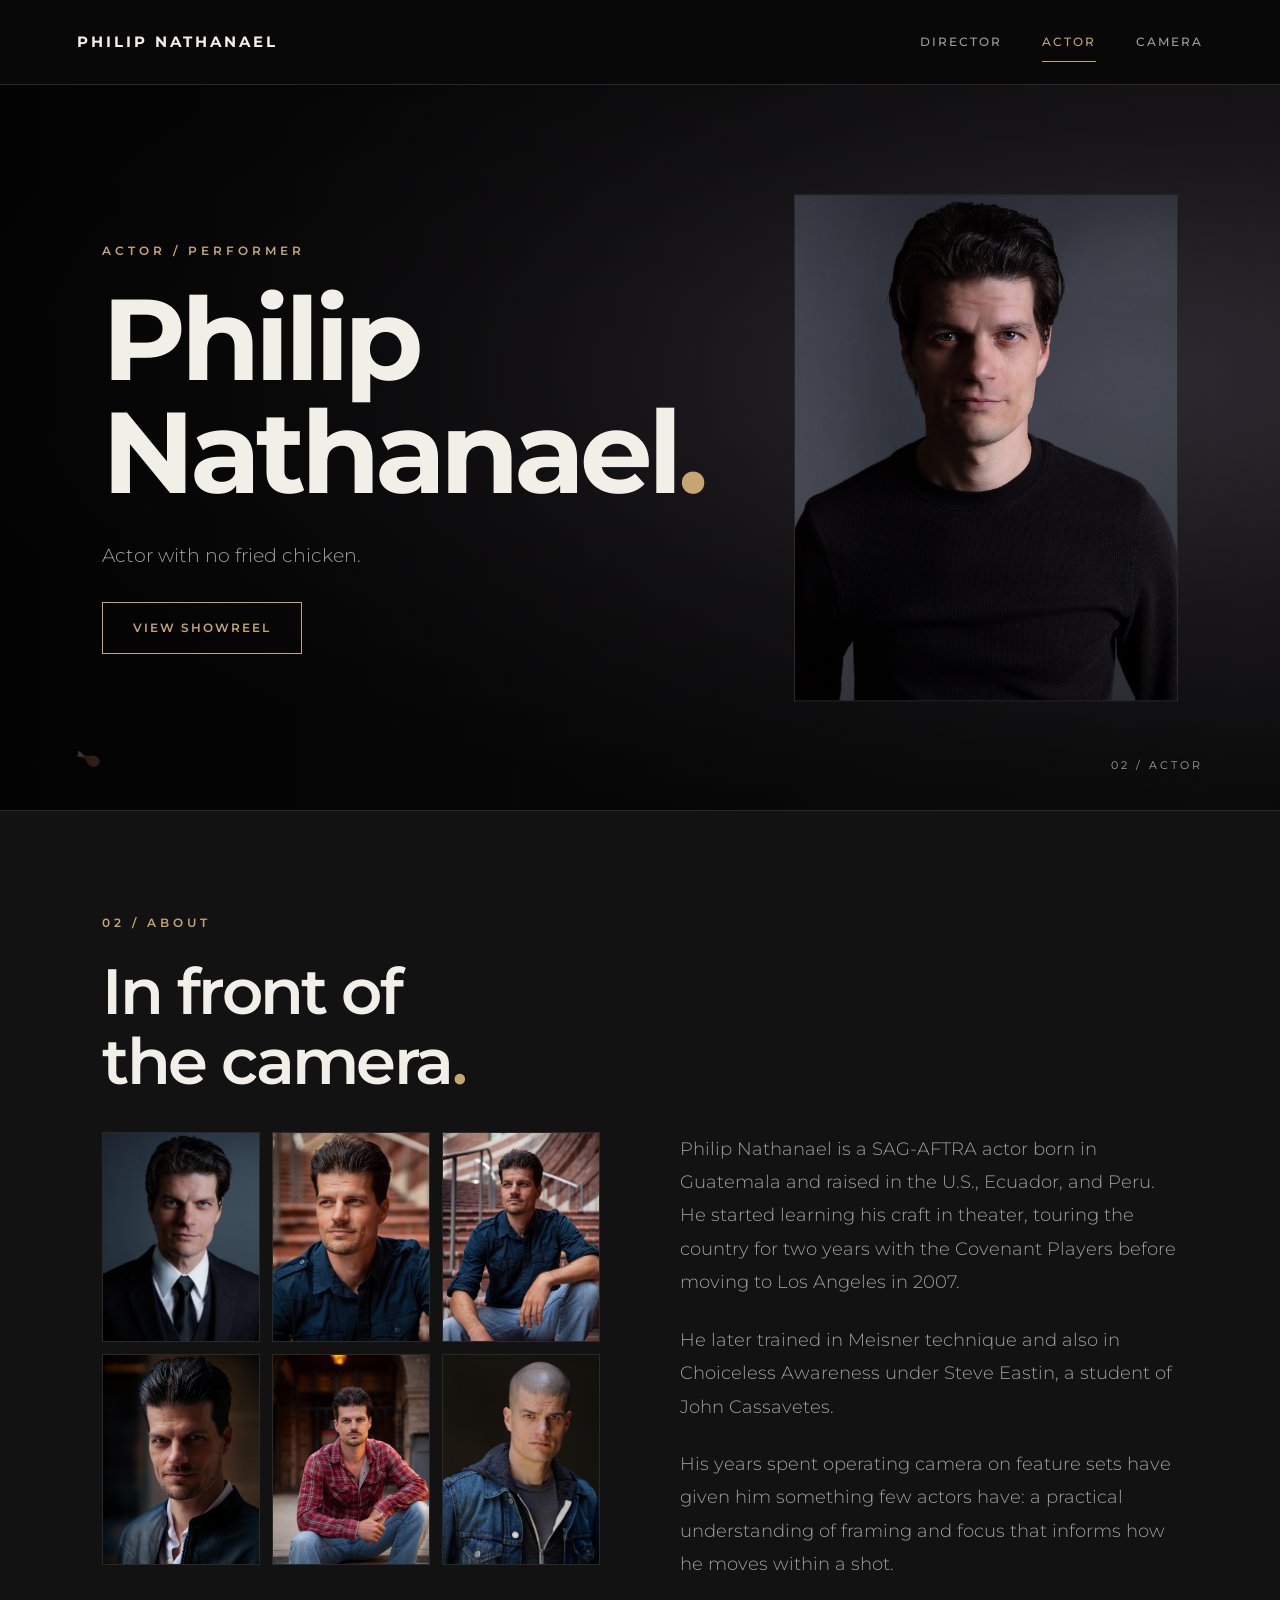
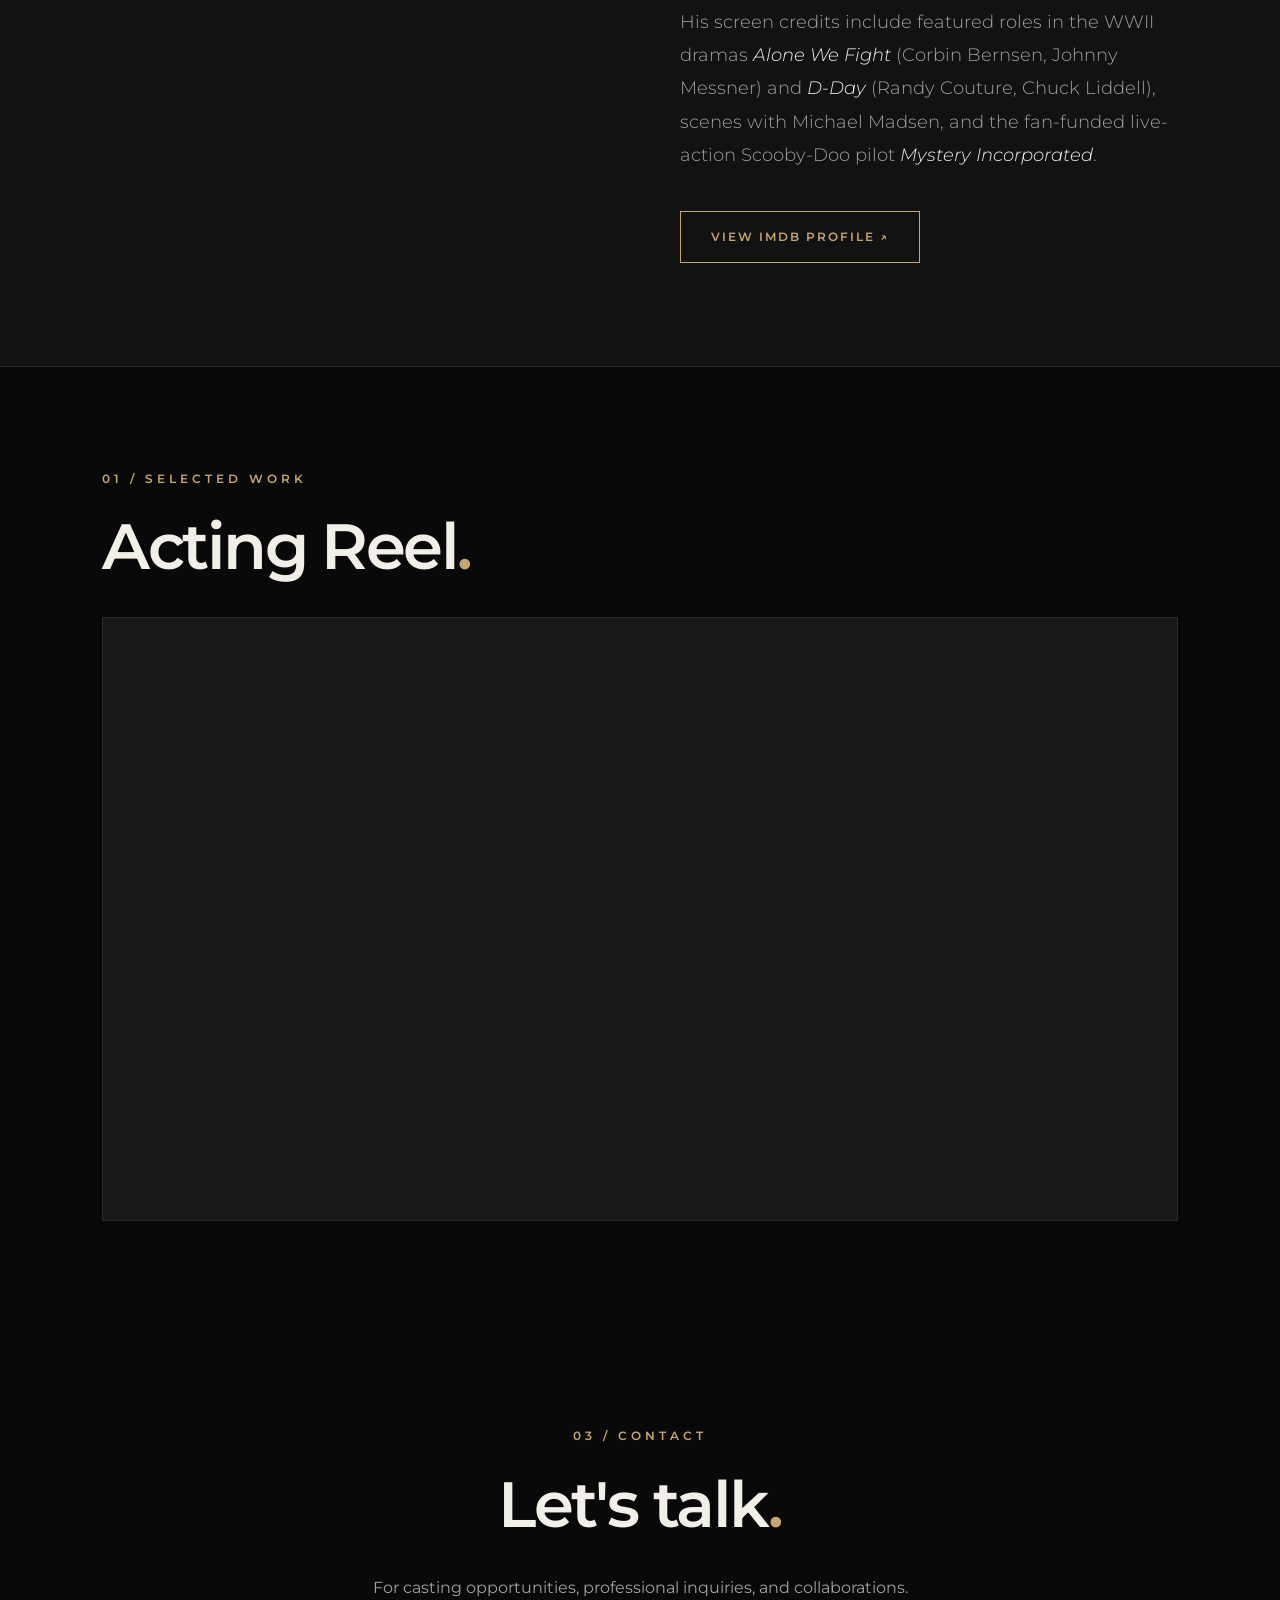
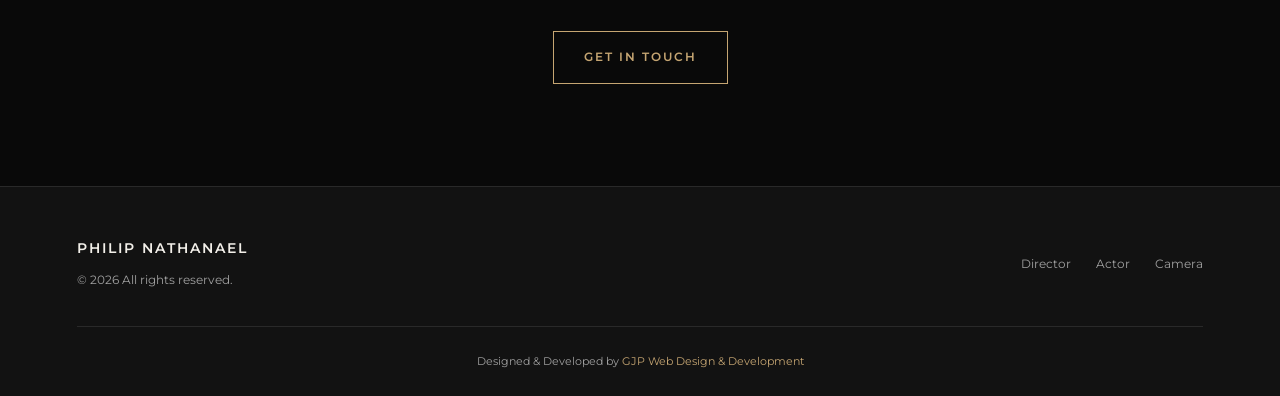
==== commit d5927a9b: "Fix responsive actor biography and gallery alignment" ====
--- a/actor.html
+++ b/actor.html
@@ -94,13 +94,14 @@
 
         <section class="section about-section">
 
-            <div class="container about-grid">
+            <div class="container about-grid actor-about-grid">
 
                 <div>
 
                     <p class="eyebrow">02 / About</p>
 
                     <h2>In front of<br>the camera<span>.</span></h2>
+                </div>
                     <!-- ACTOR PHOTO GALLERY -->
                     <div class="actor-gallery">
                         <img src="assets/images/PHIL T PICKS-12tu.jpg" alt="Philip Nathanael in a suit" loading="lazy">
@@ -115,9 +116,8 @@
                         <img src="assets/images/PN 1.jpg" alt="Philip Nathanael alternate character look"
                             loading="lazy">
                     </div>
-                </div>
-
-
+
+              
 
                 <div class="about-content">
 
--- a/css/style.css
+++ b/css/style.css
@@ -726,41 +726,48 @@
     }
 }
 
-/* ACTOR ABOUT SECTION: GALLERY LEFT, BIO RIGHT */
-
-.actor-hero + .about-section .about-grid {
+
+/* ACTOR ABOUT SECTION: RESPONSIVE ALIGNMENT */
+
+.actor-about-grid {
+    display: grid;
     grid-template-columns: minmax(0, 1fr) minmax(0, 1fr);
+    grid-template-rows: auto auto;
+    column-gap: 80px;
+    row-gap: 0;
     align-items: start;
 }
 
-.actor-hero + .about-section .about-grid > div:first-child {
+.actor-about-grid > div:first-child {
     grid-column: 1;
     grid-row: 1;
     min-width: 0;
 }
 
-.actor-hero + .about-section .about-grid > .about-content {
+.actor-about-grid > .actor-gallery {
+    grid-column: 1;
+    grid-row: 2;
+    margin-top: 0;
+    min-width: 0;
+}
+
+.actor-about-grid > .about-content {
     grid-column: 2;
-    grid-row: 1;
+    grid-row: 2;
+    padding-top: 0;
     min-width: 0;
 }
 
 @media (max-width: 1100px) {
-    .actor-hero + .about-section .about-grid {
+    .actor-about-grid {
         grid-template-columns: 1fr;
-    }
-
-    .actor-hero + .about-section .about-grid > div:first-child,
-    .actor-hero + .about-section .about-grid > .about-content {
+        row-gap: 25px;
+    }
+
+    .actor-about-grid > div:first-child,
+    .actor-about-grid > .actor-gallery,
+    .actor-about-grid > .about-content {
         grid-column: 1;
         grid-row: auto;
     }
 }
-
-/* ACTOR BIOGRAPHY VERTICAL ALIGNMENT */
-
-@media (min-width: 1101px) {
-    .actor-hero + .about-section .about-content {
-        padding-top: 245px;
-    }
-}
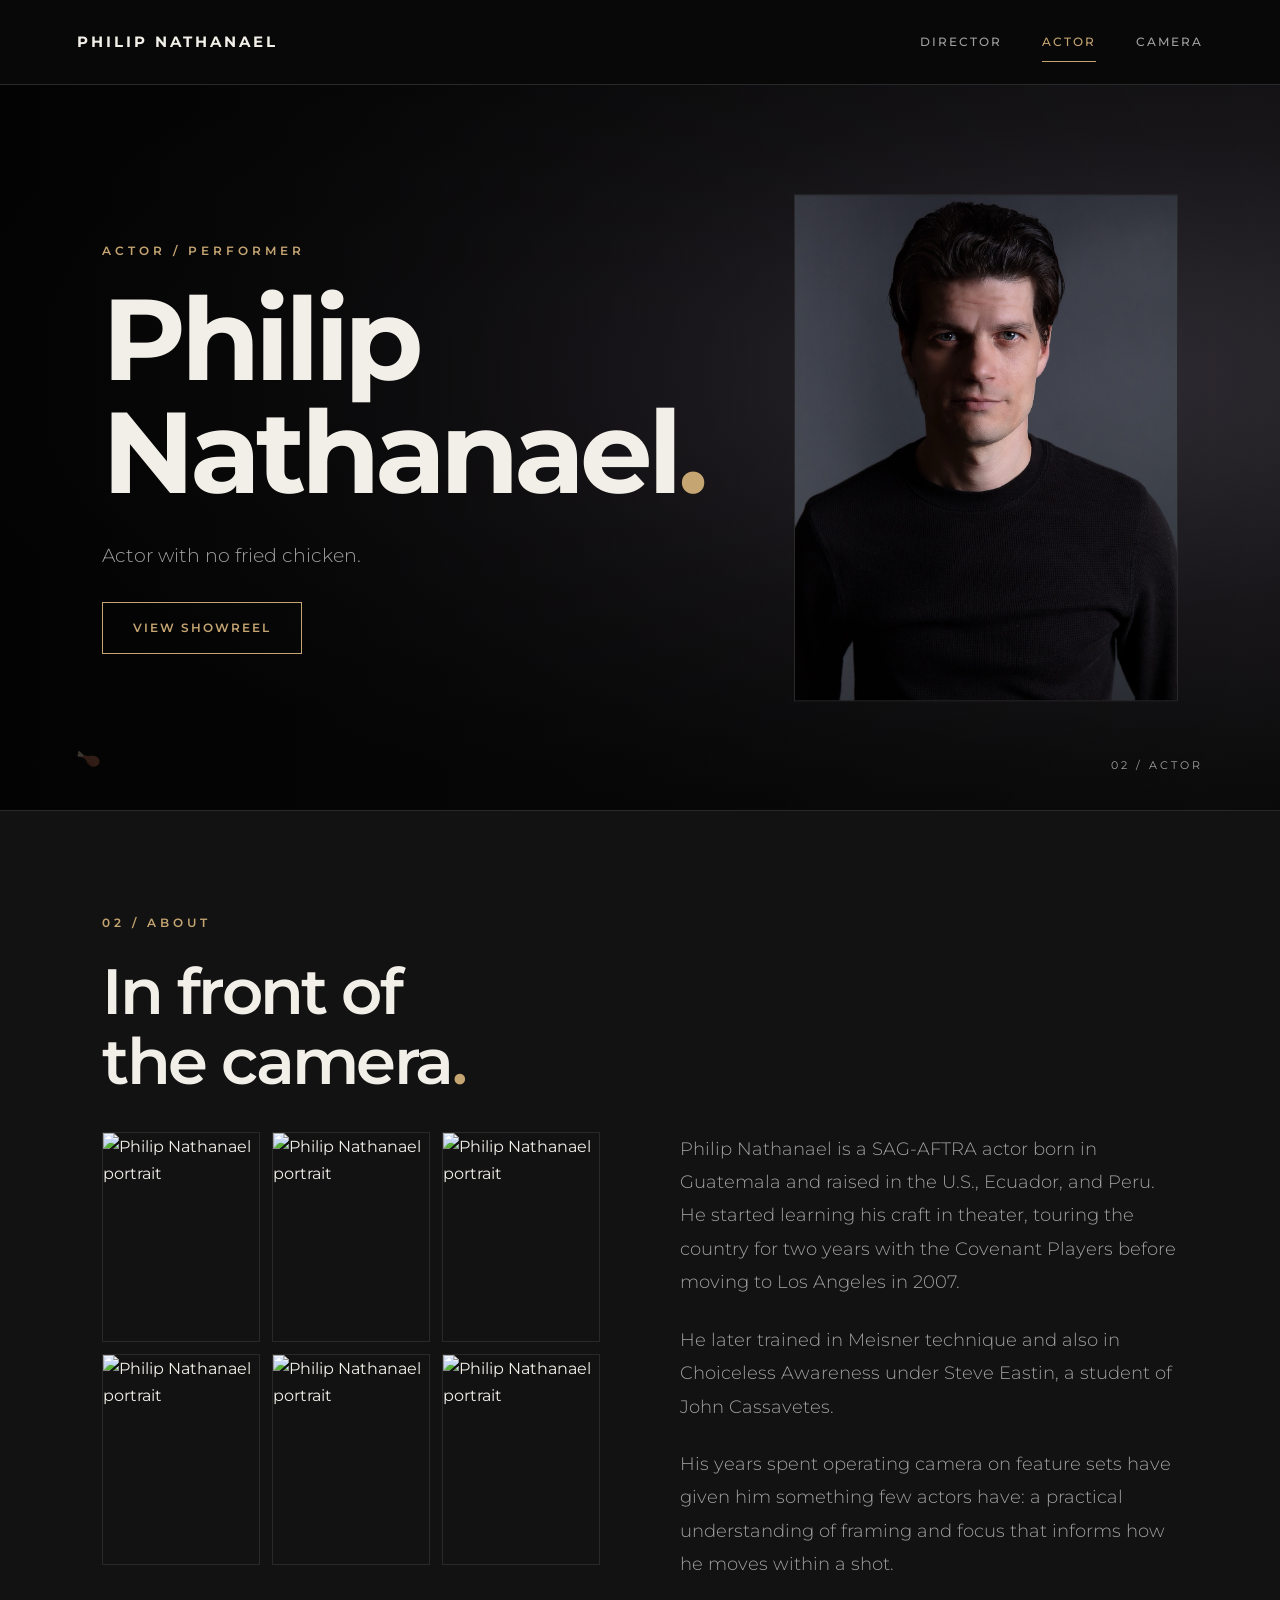
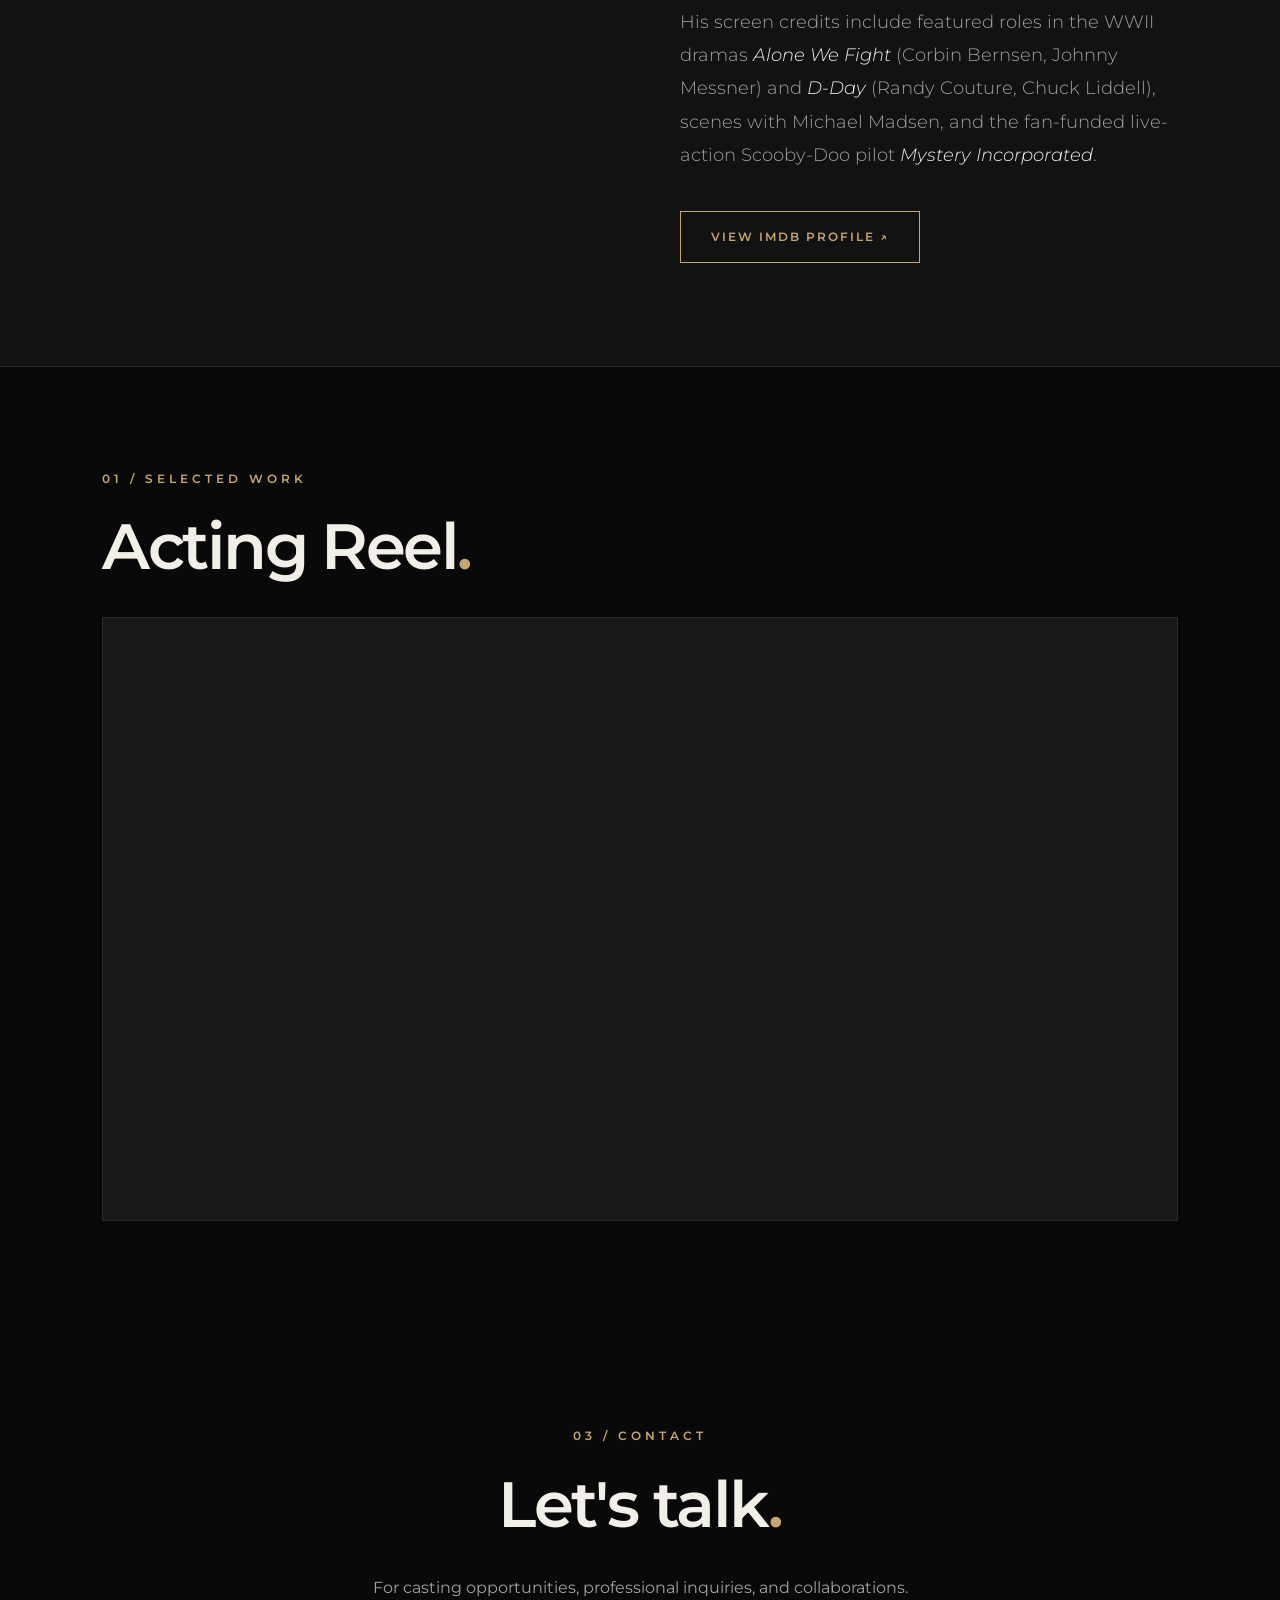
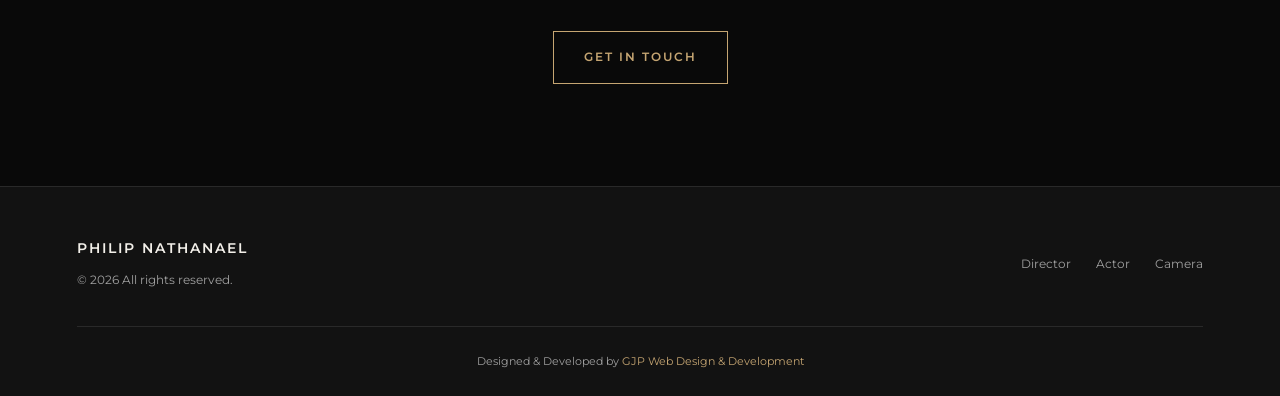
==== commit 325d586a: "Optimize website photography for faster loading" ====
--- a/actor.html
+++ b/actor.html
@@ -78,7 +78,7 @@
             </div>
 
             <!-- ACTOR HERO PORTRAIT -->
-            <img src="assets/images/PHIL T PICKS-19tu2.jpg" alt="Philip Nathanael actor portrait"
+            <img src="assets/images/actor-hero-optimized.jpg" alt="Philip Nathanael actor portrait"
                 class="actor-hero-photo">
 
             <!-- The Fried Chicken Incident -->
@@ -102,22 +102,29 @@
 
                     <h2>In front of<br>the camera<span>.</span></h2>
                 </div>
-                    <!-- ACTOR PHOTO GALLERY -->
-                    <div class="actor-gallery">
-                        <img src="assets/images/PHIL T PICKS-12tu.jpg" alt="Philip Nathanael in a suit" loading="lazy">
-                        <img src="assets/images/philip internet-06.jpeg" alt="Philip Nathanael outdoor portrait"
-                            loading="lazy">
-                        <img src="assets/images/philip internet-07.jpeg" alt="Philip Nathanael seated portrait"
-                            loading="lazy">
-                        <img src="assets/images/philip internet-09.jpeg" alt="Philip Nathanael leather jacket portrait"
-                            loading="lazy">
-                        <img src="assets/images/philip internet-21.jpeg" alt="Philip Nathanael casual portrait"
-                            loading="lazy">
-                        <img src="assets/images/PN 1.jpg" alt="Philip Nathanael alternate character look"
-                            loading="lazy">
-                    </div>
-
-              
+                <!-- ACTOR PHOTO GALLERY -->
+
+                <div class="actor-gallery">
+                    <img src="assets/images/optimized-PHIL T PICKS-12tu.jpg" alt="Philip Nathanael portrait"
+                        loading="lazy">
+
+                    <img src="assets/images/optimized-philip internet-06.jpeg" alt="Philip Nathanael portrait"
+                        loading="lazy">
+
+                    <img src="assets/images/optimized-philip internet-07.jpeg" alt="Philip Nathanael portrait"
+                        loading="lazy">
+
+                    <img src="assets/images/optimized-philip internet-09.jpeg" alt="Philip Nathanael portrait"
+                        loading="lazy">
+
+                    <img src="assets/images/optimized-philip internet-21.jpeg" alt="Philip Nathanael portrait"
+                        loading="lazy">
+
+                    <img src="assets/images/optimized-PN 1.jpg" alt="Philip Nathanael portrait" loading="lazy">
+                </div>
+
+
+
 
                 <div class="about-content">
 
--- a/css/style.css
+++ b/css/style.css
@@ -1,4 +1,3 @@
-
 /* ========================================
    PHILIP NATHANAEL
    Global Stylesheet
@@ -134,22 +133,18 @@
     overflow: hidden;
     padding: 100px 8%;
     background:
-        radial-gradient(
-            ellipse at 80% 40%,
+        radial-gradient(ellipse at 80% 40%,
             #30302c 0%,
             #151515 40%,
-            #090909 75%
-        );
+            #090909 75%);
 }
 
 .hero-overlay {
     position: absolute;
     inset: 0;
-    background: linear-gradient(
-        90deg,
-        rgba(0, 0, 0, 0.65),
-        transparent
-    );
+    background: linear-gradient(90deg,
+            rgba(0, 0, 0, 0.65),
+            transparent);
 }
 
 .hero-content {
@@ -457,12 +452,10 @@
 
 .actor-hero {
     background:
-        radial-gradient(
-            ellipse at 80% 40%,
+        radial-gradient(ellipse at 80% 40%,
             #343039 0%,
             #181619 40%,
-            #090909 75%
-        );
+            #090909 75%);
 }
 
 
@@ -500,12 +493,10 @@
 
 .camera-hero {
     background:
-        radial-gradient(
-            ellipse at 80% 40%,
+        radial-gradient(ellipse at 80% 40%,
             #28363b 0%,
             #151b1e 40%,
-            #090909 75%
-        );
+            #090909 75%);
 }
 
 /* EQUIPMENT SECTION */
@@ -602,75 +593,66 @@
     }
 }
 
-/* DIRECTOR LOGO */
-
-.director-hero .director-logo {
+
+/* DIRECTOR LOGO ABOVE NAME */
+
+.director-hero .director-name-ending {
+    position: relative;
+    display: inline-block;
+    color: var(--white);
+}
+
+.director-hero .director-name-ending .director-logo {
     position: absolute;
-    top: 50%;
-    right: 7%;
-    transform: translateY(-50%);
-    width: clamp(220px, 30vw, 500px);
+    bottom: 100%;
+    left: 50%;
+    transform: translateX(-50%);
+    width: 0.85em;
     height: auto;
+    max-height: none;
     object-fit: contain;
-    z-index: 1;
-    opacity: 0.85;
+    opacity: 1;
+    z-index: 3;
     pointer-events: none;
-}
-
-.director-hero .hero-content {
-    z-index: 2;
-}
-
-@media (max-width: 768px) {
-    .director-hero .director-logo {
-        right: -12%;
-        width: 75%;
-        opacity: 0.25;
-    }
-}
-/* Keep hero index above the director logo */
-
-.director-hero .hero-index {
+    filter: drop-shadow(0 0 3px rgba(220, 220, 220, 0.45));
+}
+
+@media (max-width: 768px) {
+    .director-hero .director-name-ending .director-logo {
+        width: 0.7em;
+    }
+}
+
+
+
+/* CAMERA LOGO ABOVE "ON" IN JOHNSON */
+
+.camera-hero .camera-name-ending {
+    position: relative;
+    display: inline-block;
+}
+
+.camera-hero .camera-name-ending .camera-logo {
+    position: absolute;
+    bottom: 100%;
+    left: 50%;
+    transform: translateX(-50%);
+    width: 0.85em;
+    height: auto;
+    max-height: none;
+    object-fit: contain;
+    opacity: 1;
     z-index: 3;
-}
-
-/* ========================================
-   CAMERA HERO LOGO
-======================================== */
-
-.camera-hero .camera-logo {
-    position: absolute;
-    top: 50%;
-    right: 7%;
-    transform: translateY(-50%);
-
-    width: clamp(180px, 26vw, 420px);
-    max-height: 75%;
-    height: auto;
-    object-fit: contain;
-
-    z-index: 1;
-    opacity: 0.85;
     pointer-events: none;
-}
-
-.camera-hero .hero-content {
-    z-index: 2;
-}
-
-.camera-hero .hero-index {
-    z-index: 3;
-}
-
-@media (max-width: 768px) {
-
-    .camera-hero .camera-logo {
-        right: -8%;
-        width: 70%;
-        opacity: 0.22;
-    }
-
-}
+    filter: drop-shadow(0 0 3px rgba(220, 220, 220, 0.35));
+}
+
+@media (max-width: 768px) {
+    .camera-hero .camera-name-ending .camera-logo {
+        width: 0.7em;
+    }
+}
+
 
 /* ACTOR HERO PORTRAIT */
 
@@ -738,20 +720,20 @@
     align-items: start;
 }
 
-.actor-about-grid > div:first-child {
+.actor-about-grid>div:first-child {
     grid-column: 1;
     grid-row: 1;
     min-width: 0;
 }
 
-.actor-about-grid > .actor-gallery {
+.actor-about-grid>.actor-gallery {
     grid-column: 1;
     grid-row: 2;
     margin-top: 0;
     min-width: 0;
 }
 
-.actor-about-grid > .about-content {
+.actor-about-grid>.about-content {
     grid-column: 2;
     grid-row: 2;
     padding-top: 0;
@@ -764,10 +746,145 @@
         row-gap: 25px;
     }
 
-    .actor-about-grid > div:first-child,
-    .actor-about-grid > .actor-gallery,
-    .actor-about-grid > .about-content {
+    .actor-about-grid>div:first-child,
+    .actor-about-grid>.actor-gallery,
+    .actor-about-grid>.about-content {
         grid-column: 1;
         grid-row: auto;
     }
 }
+
+/* DIRECTOR HERO PORTRAIT */
+
+.director-hero .director-hero-photo {
+    position: absolute;
+    top: 50%;
+    right: 7%;
+    transform: translateY(-50%);
+    width: clamp(240px, 30vw, 450px);
+    height: min(70%, 620px);
+    object-fit: cover;
+    object-position: center top;
+    z-index: 2;
+    border: 1px solid var(--border);
+}
+
+@media (max-width: 768px) {
+    .director-hero .director-hero-photo {
+        right: -8%;
+        width: 72%;
+        height: 65%;
+        opacity: 0.25;
+    }
+}
+
+/* DIRECTOR ABOUT PORTRAIT */
+
+.director-about-photo {
+    display: block;
+    width: 100%;
+    max-width: 450px;
+    height: auto;
+    margin-top: 35px;
+    border: 1px solid var(--border);
+}
+
+@media (max-width: 768px) {
+    .director-about-photo {
+        max-width: 100%;
+        margin-top: 25px;
+    }
+}
+
+/* CAMERA HERO PORTRAIT */
+
+.camera-hero .camera-hero-photo {
+    position: absolute;
+    top: 50%;
+    right: 7%;
+    transform: translateY(-50%);
+    width: clamp(240px, 30vw, 450px);
+    height: min(70%, 620px);
+    object-fit: cover;
+    object-position: center top;
+    z-index: 2;
+    border: 1px solid var(--border);
+}
+
+@media (max-width: 768px) {
+    .camera-hero .camera-hero-photo {
+        right: -8%;
+        width: 72%;
+        height: 65%;
+        opacity: 0.25;
+    }
+}
+
+/* CAMERA ABOUT PHOTO GALLERY */
+
+.camera-about-gallery {
+    display: grid;
+    grid-template-columns: repeat(2, minmax(0, 1fr));
+    gap: 15px;
+    margin-top: 35px;
+}
+
+.camera-about-gallery img {
+    display: block;
+    width: 100%;
+    aspect-ratio: 3 / 4;
+    object-fit: cover;
+    object-position: center top;
+    border: 1px solid var(--border);
+}
+
+@media (max-width: 768px) {
+    .camera-about-gallery {
+        gap: 10px;
+        margin-top: 25px;
+    }
+}
+
+
+/* CAMERA EQUIPMENT PHOTOGRAPHS */
+
+.equipment-photos {
+    display: grid;
+    grid-template-columns: repeat(2, minmax(0, 1fr));
+    gap: 25px;
+    margin-top: 35px;
+}
+
+.equipment-photos figure {
+    margin: 0;
+    border: 1px solid var(--border);
+    background: #151515;
+    overflow: hidden;
+}
+
+.equipment-photos img {
+    display: block;
+    width: 100%;
+    height: 320px;
+    object-fit: contain;
+    background: #fff;
+}
+
+.equipment-photos figcaption {
+    padding: 18px;
+    color: var(--gold);
+    font-size: 0.8rem;
+    font-weight: 600;
+    letter-spacing: 0.08em;
+    text-transform: uppercase;
+}
+
+@media (max-width: 768px) {
+    .equipment-photos {
+        grid-template-columns: 1fr;
+    }
+
+    .equipment-photos img {
+        height: 260px;
+    }
+}
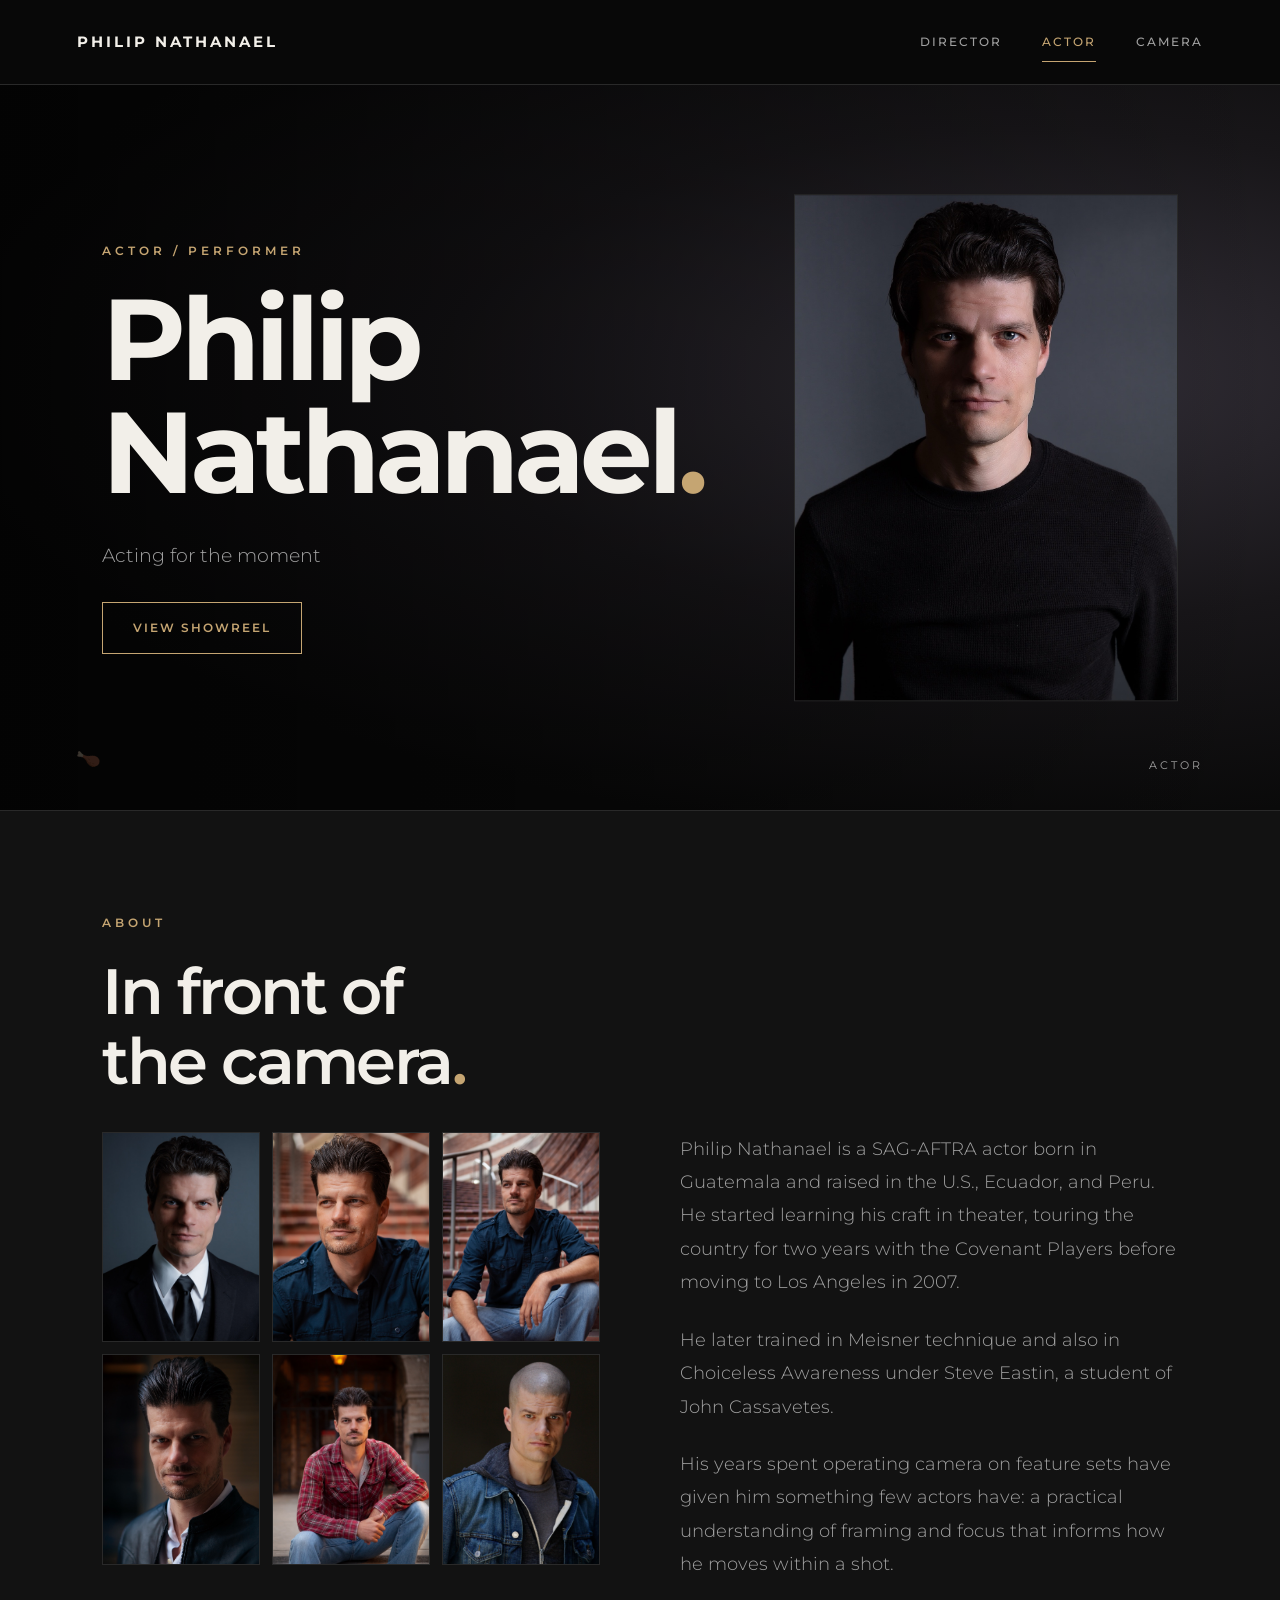
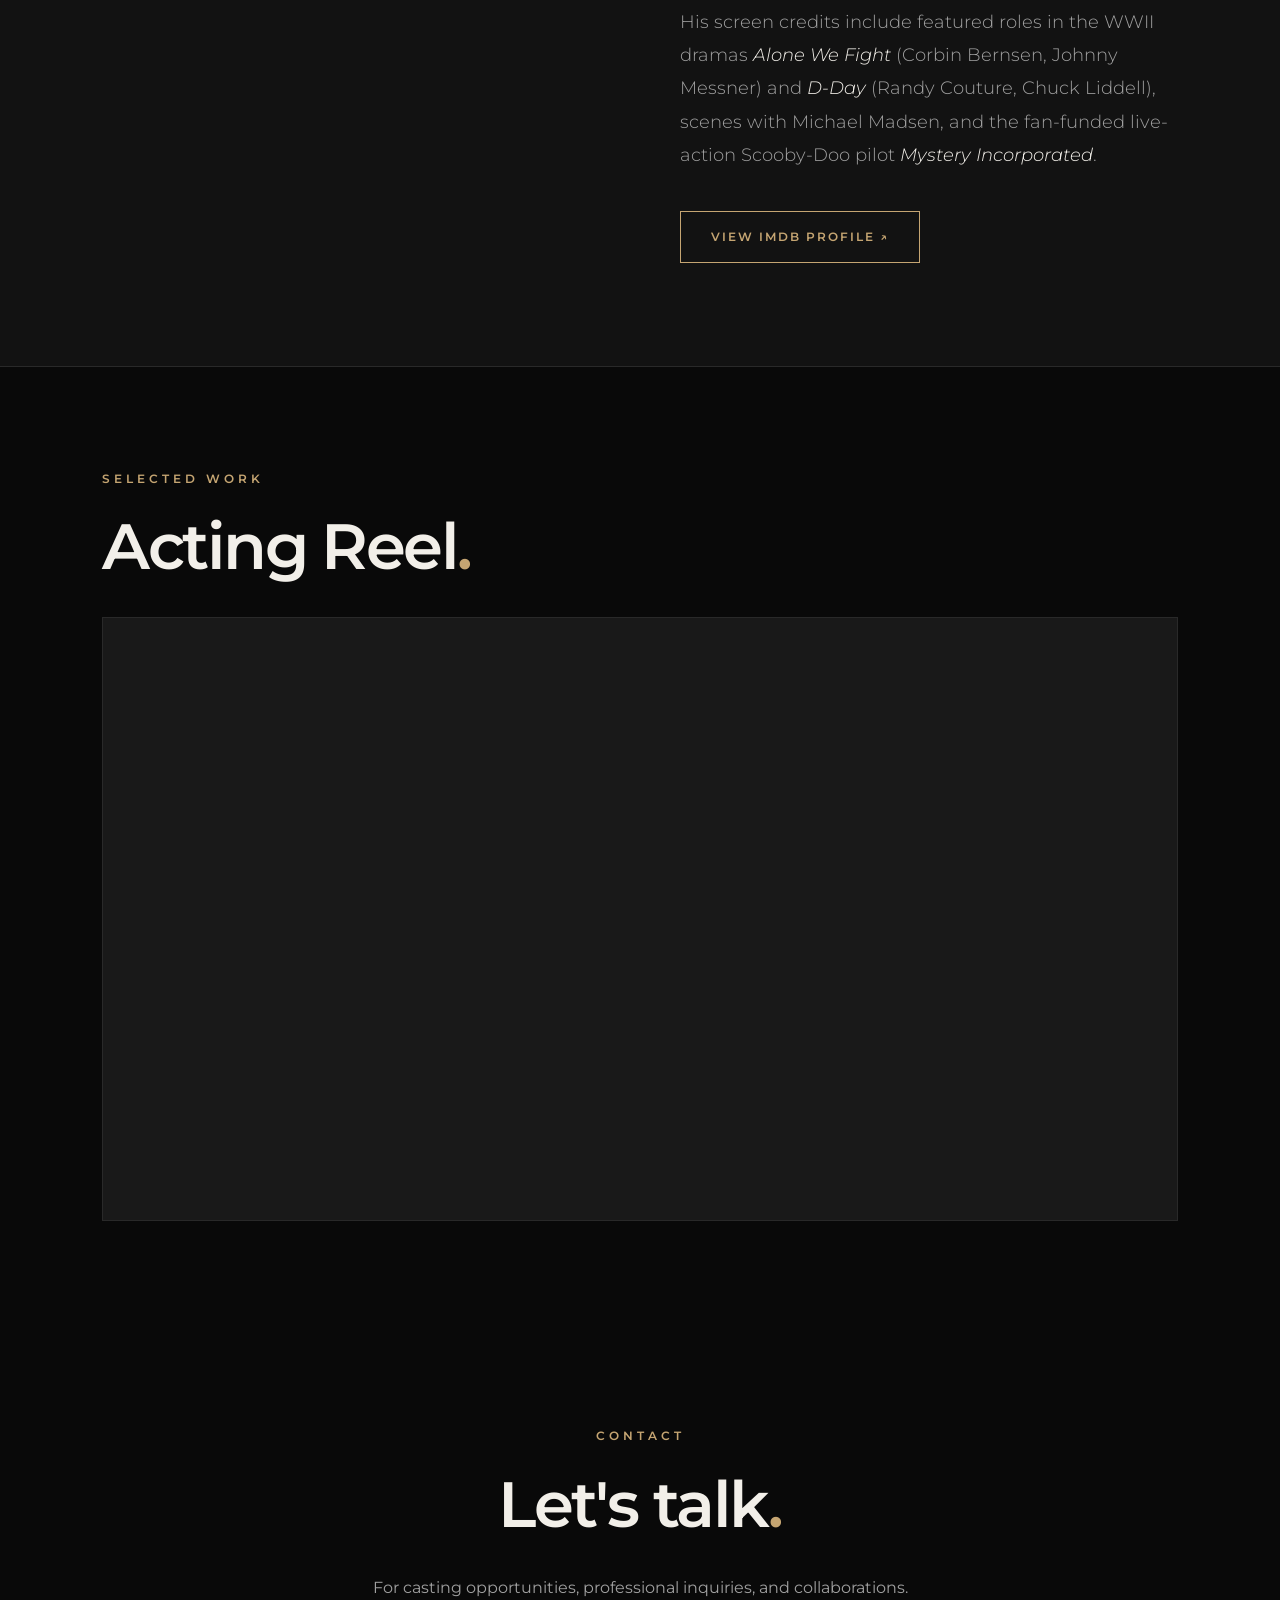
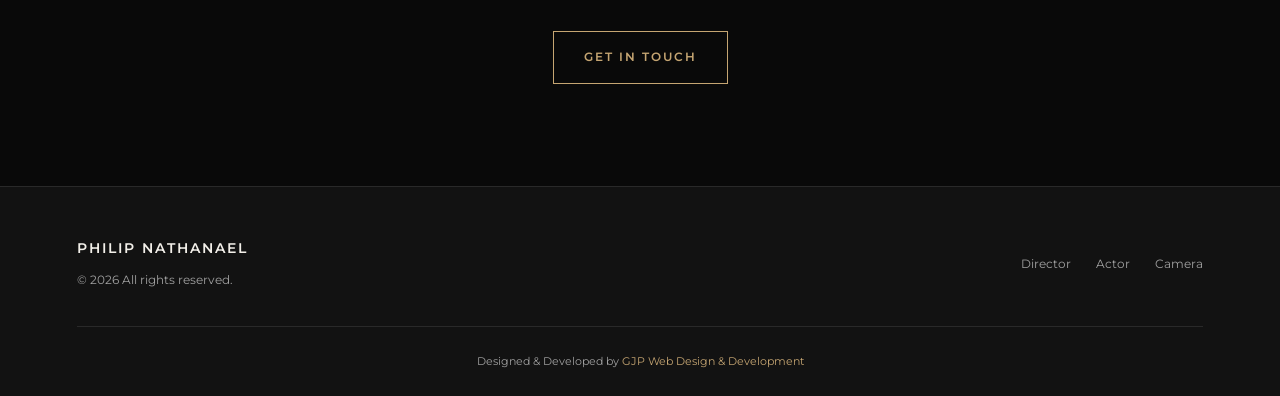
==== commit 6f8d95d3: "Finalize website layout and taglines for client approval" ====
--- a/actor.html
+++ b/actor.html
@@ -64,7 +64,7 @@
                 <h1>Philip<br>Nathanael<span>.</span></h1>
 
                 <p class="hero-description">
-                    Actor with no fried chicken.
+                    Acting for the moment
                 </p>
 
                 <a href="#showreel" class="button">
@@ -74,7 +74,7 @@
             </div>
 
             <div class="hero-index">
-                02 / ACTOR
+                ACTOR
             </div>
 
             <!-- ACTOR HERO PORTRAIT -->
@@ -98,7 +98,7 @@
 
                 <div>
 
-                    <p class="eyebrow">02 / About</p>
+                    <p class="eyebrow">About</p>
 
                     <h2>In front of<br>the camera<span>.</span></h2>
                 </div>
@@ -175,7 +175,7 @@
 
             <div class="container">
 
-                <p class="eyebrow">01 / Selected Work</p>
+                <p class="eyebrow">Selected Work</p>
 
                 <h2>Acting Reel<span>.</span></h2>
 
@@ -204,7 +204,7 @@
 
             <div class="container">
 
-                <p class="eyebrow">03 / Contact</p>
+                <p class="eyebrow">Contact</p>
 
                 <h2>Let's talk<span>.</span></h2>
 
--- a/css/style.css
+++ b/css/style.css
@@ -888,3 +888,149 @@
         height: 260px;
     }
 }
+
+/* CAMERA SMALL HERO LOGO */
+
+.camera-hero .camera-small-logo {
+    display: block;
+    width: 55px;
+    height: 65px;
+    object-fit: contain;
+    margin-bottom: 12px;
+    filter: drop-shadow(0 0 3px rgba(220, 220, 220, 0.25));
+}
+
+@media (max-width: 768px) {
+    .camera-hero .camera-small-logo {
+        width: 42px;
+        height: 50px;
+        margin-bottom: 10px;
+    }
+}
+
+/* DIRECTOR SMALL HERO LOGO */
+
+.director-hero .director-small-logo {
+    display: block;
+    width: 55px;
+    height: 65px;
+    object-fit: contain;
+    margin-bottom: 12px;
+    filter: drop-shadow(0 0 3px rgba(220, 220, 220, 0.25));
+}
+
+@media (max-width: 768px) {
+    .director-hero .director-small-logo {
+        width: 42px;
+        height: 50px;
+        margin-bottom: 10px;
+    }
+}
+
+/* FINAL BIOGRAPHY ALIGNMENT - DIRECTOR & CAMERA */
+
+@media (min-width: 1101px) {
+
+    .director-hero + .about-section .about-content,
+    .camera-hero + .about-section .about-content {
+        padding-top: 0;
+        align-self: start;
+    }
+
+}
+
+/* DIRECTOR ABOUT - ALIGN BIO WITH PORTRAIT */
+
+@media (min-width: 1101px) {
+    .director-about-grid {
+        display: grid;
+        grid-template-columns: minmax(0, 1fr) minmax(0, 1fr);
+        grid-template-rows: auto 1fr;
+        column-gap: 80px;
+        row-gap: 35px;
+        align-items: start;
+    }
+
+    .director-about-grid > div:first-child {
+        grid-column: 1;
+        grid-row: 1;
+    }
+
+    .director-about-grid > .director-about-photo {
+        grid-column: 1;
+        grid-row: 2;
+        margin-top: 0;
+    }
+
+    .director-about-grid > .about-content {
+        grid-column: 2;
+        grid-row: 2;
+        padding-top: 0;
+        align-self: start;
+    }
+
+    .director-about-grid > .about-content > p:first-child {
+        margin-top: 0;
+    }
+}
+
+/* DIRECTOR ABOUT - TABLET AND MOBILE */
+
+@media (max-width: 1100px) {
+    .director-about-grid {
+        display: grid;
+        grid-template-columns: 1fr;
+        gap: 25px;
+    }
+
+    .director-about-grid > .director-about-photo {
+        margin-top: 0;
+    }
+}
+
+/* CAMERA ABOUT - ALIGN BIOGRAPHY WITH PHOTOGRAPHS */
+
+@media (min-width: 1101px) {
+    .camera-about-grid {
+        display: grid;
+        grid-template-columns: minmax(0, 1fr) minmax(0, 1fr);
+        grid-template-rows: auto 1fr;
+        column-gap: 80px;
+        row-gap: 35px;
+        align-items: start;
+    }
+
+    .camera-about-grid > div:first-child {
+        grid-column: 1;
+        grid-row: 1;
+    }
+
+    .camera-about-grid > .camera-about-gallery {
+        grid-column: 1;
+        grid-row: 2;
+        margin-top: 0;
+    }
+
+    .camera-about-grid > .about-content {
+        grid-column: 2;
+        grid-row: 2;
+        padding-top: 0;
+        align-self: start;
+    }
+
+    .camera-about-grid > .about-content > p:first-child {
+        margin-top: 0;
+    }
+}
+
+@media (max-width: 1100px) {
+    .camera-about-grid {
+        display: grid;
+        grid-template-columns: 1fr;
+        gap: 25px;
+    }
+
+    .camera-about-grid > .camera-about-gallery {
+        margin-top: 0;
+    }
+}
